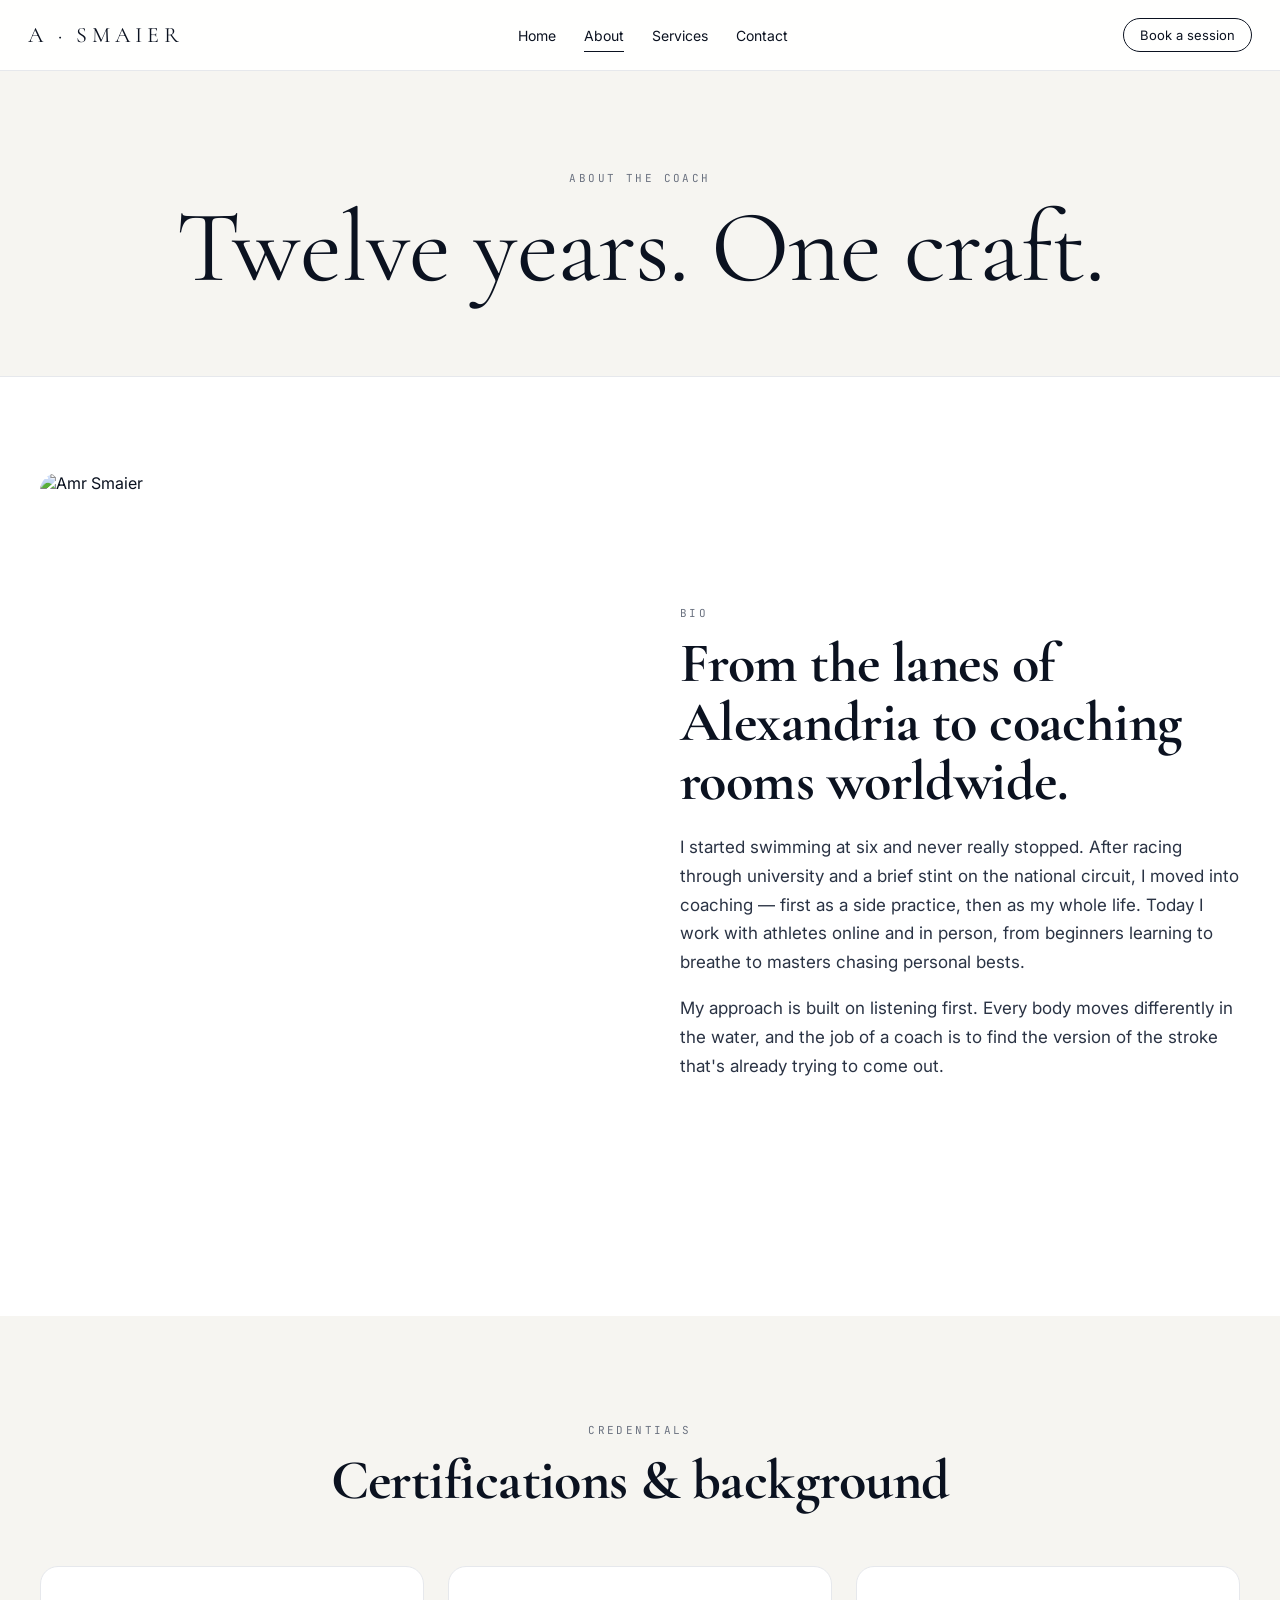
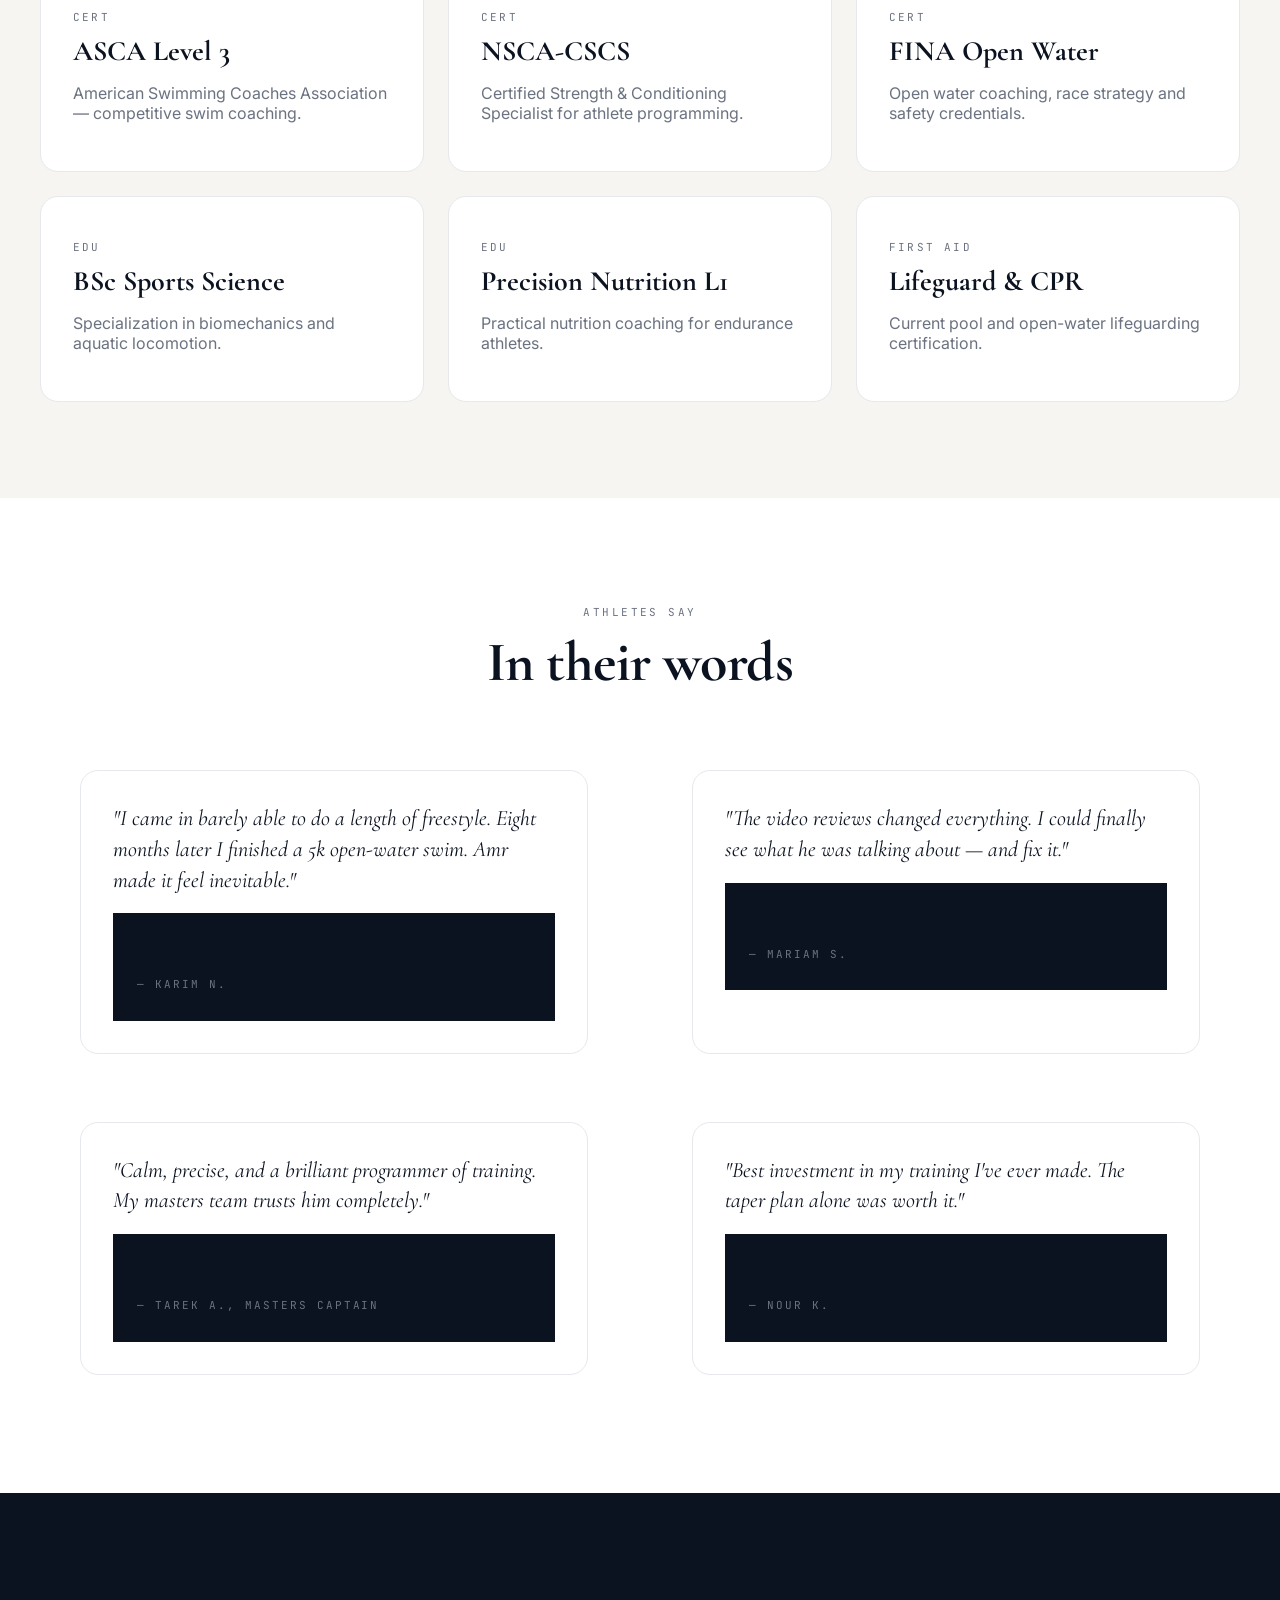
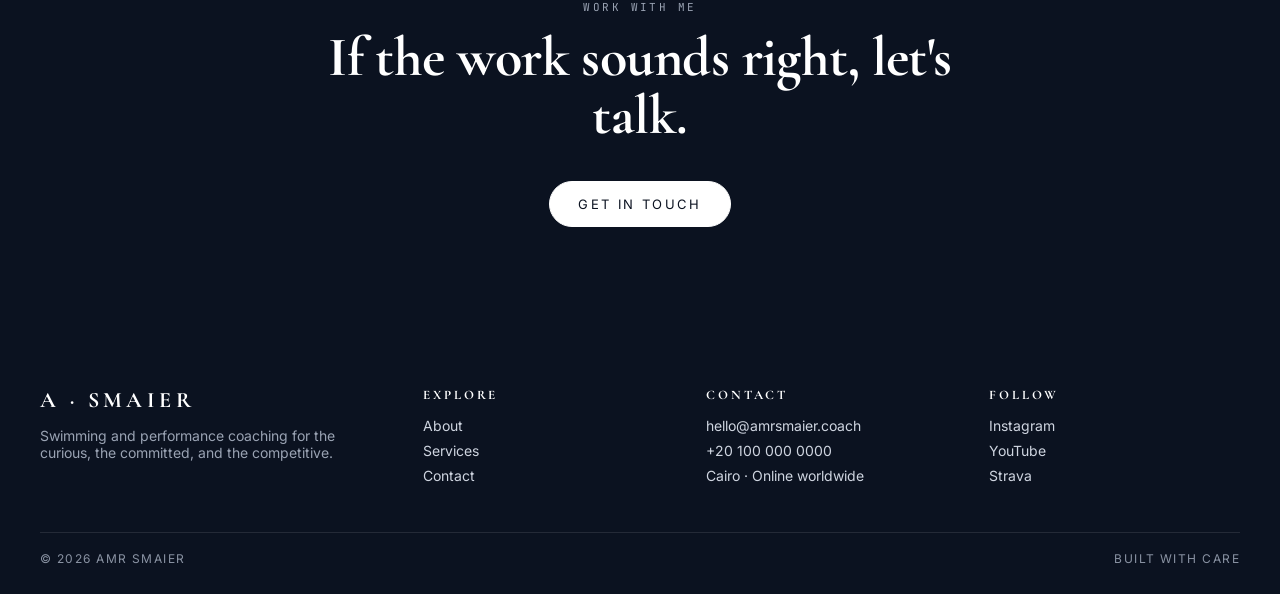
==== about.html @ 6a247cf3 "Initial coach website: 4-page editorial design with hero video support" ====
<!doctype html>
<html lang="en">
<head>
<meta charset="utf-8" />
<meta name="viewport" content="width=device-width,initial-scale=1" />
<title>About — Amr Smaier</title>
<meta name="description" content="Twelve years coaching swimmers and athletes. Certified, calm, and obsessed with the details." />
<link rel="preconnect" href="https://fonts.googleapis.com">
<link rel="preconnect" href="https://fonts.gstatic.com" crossorigin>
<link href="https://fonts.googleapis.com/css2?family=Cormorant+Garamond:wght@400;500&family=Inter:wght@300;400;500;600&family=JetBrains+Mono:wght@400;500&display=swap" rel="stylesheet">
<link rel="stylesheet" href="assets/css/styles.css" />
</head>
<body data-page="about">

<header class="nav solid">
  <a class="brand" href="index.html">A · SMAIER</a>
  <button class="nav-toggle" aria-label="Menu">≡</button>
  <nav class="links">
    <a href="index.html">Home</a>
    <a href="about.html" class="active">About</a>
    <a href="services.html">Services</a>
    <a href="contact.html">Contact</a>
  </nav>
  <a class="cta" href="contact.html">Book a session</a>
</header>

<section class="page-head">
  <p class="eyebrow">About the coach</p>
  <h1 class="serif">Twelve years. One craft.</h1>
</section>

<section style="background:var(--paper)">
  <div class="container split">
    <div class="reveal">
      <img src="https://picsum.photos/seed/coachbio/900/1200" alt="Amr Smaier" style="border-radius:18px;aspect-ratio:3/4;object-fit:cover" />
    </div>
    <div class="reveal">
      <p class="eyebrow">Bio</p>
      <h2 class="display">From the lanes of Alexandria to coaching rooms worldwide.</h2>
      <p class="lede">I started swimming at six and never really stopped. After racing through university and a brief stint on the national circuit, I moved into coaching — first as a side practice, then as my whole life. Today I work with athletes online and in person, from beginners learning to breathe to masters chasing personal bests.</p>
      <p class="lede" style="margin-top:14px">My approach is built on listening first. Every body moves differently in the water, and the job of a coach is to find the version of the stroke that's already trying to come out.</p>
    </div>
  </div>
</section>

<section style="background:var(--bg)">
  <div class="container">
    <div class="center reveal" style="max-width:680px;margin:0 auto 56px">
      <p class="eyebrow">Credentials</p>
      <h2 class="display">Certifications & background</h2>
    </div>
    <div class="grid-3">
      <div class="card reveal">
        <p class="num">CERT</p>
        <h3 class="display">ASCA Level 3</h3>
        <p class="muted">American Swimming Coaches Association — competitive swim coaching.</p>
      </div>
      <div class="card reveal">
        <p class="num">CERT</p>
        <h3 class="display">NSCA-CSCS</h3>
        <p class="muted">Certified Strength & Conditioning Specialist for athlete programming.</p>
      </div>
      <div class="card reveal">
        <p class="num">CERT</p>
        <h3 class="display">FINA Open Water</h3>
        <p class="muted">Open water coaching, race strategy and safety credentials.</p>
      </div>
      <div class="card reveal">
        <p class="num">EDU</p>
        <h3 class="display">BSc Sports Science</h3>
        <p class="muted">Specialization in biomechanics and aquatic locomotion.</p>
      </div>
      <div class="card reveal">
        <p class="num">EDU</p>
        <h3 class="display">Precision Nutrition L1</h3>
        <p class="muted">Practical nutrition coaching for endurance athletes.</p>
      </div>
      <div class="card reveal">
        <p class="num">FIRST AID</p>
        <h3 class="display">Lifeguard & CPR</h3>
        <p class="muted">Current pool and open-water lifeguarding certification.</p>
      </div>
    </div>
  </div>
</section>

<section style="background:var(--paper)">
  <div class="container">
    <div class="center reveal" style="max-width:680px;margin:0 auto 56px">
      <p class="eyebrow">Athletes say</p>
      <h2 class="display">In their words</h2>
    </div>
    <div class="grid-2">
      <blockquote class="card reveal" style="font-family:'Cormorant Garamond',serif;font-size:22px;line-height:1.4;font-style:italic">
        "I came in barely able to do a length of freestyle. Eight months later I finished a 5k open-water swim. Amr made it feel inevitable."
        <footer class="mono" style="margin-top:18px;color:var(--muted);font-style:normal">— Karim N.</footer>
      </blockquote>
      <blockquote class="card reveal" style="font-family:'Cormorant Garamond',serif;font-size:22px;line-height:1.4;font-style:italic">
        "The video reviews changed everything. I could finally see what he was talking about — and fix it."
        <footer class="mono" style="margin-top:18px;color:var(--muted);font-style:normal">— Mariam S.</footer>
      </blockquote>
      <blockquote class="card reveal" style="font-family:'Cormorant Garamond',serif;font-size:22px;line-height:1.4;font-style:italic">
        "Calm, precise, and a brilliant programmer of training. My masters team trusts him completely."
        <footer class="mono" style="margin-top:18px;color:var(--muted);font-style:normal">— Tarek A., Masters Captain</footer>
      </blockquote>
      <blockquote class="card reveal" style="font-family:'Cormorant Garamond',serif;font-size:22px;line-height:1.4;font-style:italic">
        "Best investment in my training I've ever made. The taper plan alone was worth it."
        <footer class="mono" style="margin-top:18px;color:var(--muted);font-style:normal">— Nour K.</footer>
      </blockquote>
    </div>
  </div>
</section>

<section style="background:var(--ink);color:#fff">
  <div class="container center reveal" style="max-width:720px">
    <p class="eyebrow" style="color:#9aa3b3">Work with me</p>
    <h2 class="display" style="color:#fff">If the work sounds right, let's talk.</h2>
    <a class="btn" href="contact.html" style="margin-top:14px">Get in touch</a>
  </div>
</section>

<footer>
  <div class="row">
    <div><h4>A · SMAIER</h4><p style="font-size:14px;max-width:38ch;color:#9aa3b3">Swimming and performance coaching for the curious, the committed, and the competitive.</p></div>
    <div><h4 style="font-size:13px;letter-spacing:.22em">EXPLORE</h4><ul><li><a href="about.html">About</a></li><li><a href="services.html">Services</a></li><li><a href="contact.html">Contact</a></li></ul></div>
    <div><h4 style="font-size:13px;letter-spacing:.22em">CONTACT</h4><ul><li>hello@amrsmaier.coach</li><li>+20 100 000 0000</li><li>Cairo · Online worldwide</li></ul></div>
    <div><h4 style="font-size:13px;letter-spacing:.22em">FOLLOW</h4><ul><li><a href="#">Instagram</a></li><li><a href="#">YouTube</a></li><li><a href="#">Strava</a></li></ul></div>
  </div>
  <div class="legal"><span>© <span id="year"></span> Amr Smaier</span><span>Built with care</span></div>
</footer>

<script src="assets/js/main.js"></script>
</body>
</html>
---- assets/css/styles.css ----
:root{
  --ink:#0b1220;
  --ink-soft:#2a3344;
  --muted:#6b7280;
  --line:#e6e8ec;
  --bg:#f6f5f1;
  --paper:#ffffff;
  --accent:#1f4f7a;
  --accent-2:#7fb1d6;
}

*{box-sizing:border-box}
html,body{margin:0;padding:0}
html{scroll-behavior:smooth}
body{
  font-family:"Inter", ui-sans-serif, system-ui, -apple-system, "Segoe UI", Roboto, sans-serif;
  color:var(--ink);
  background:var(--bg);
  -webkit-font-smoothing:antialiased;
  text-rendering:optimizeLegibility;
}

.serif{font-family:"Cormorant Garamond","Times New Roman",serif;font-weight:400;letter-spacing:-0.01em}
.mono{font-family:"JetBrains Mono", ui-monospace, monospace; font-size:11px; letter-spacing:.18em; text-transform:uppercase}

a{color:inherit;text-decoration:none}
img{max-width:100%;display:block}

/* nav */
.nav{
  position:fixed;top:0;left:0;right:0;z-index:50;
  display:flex;align-items:center;justify-content:space-between;
  padding:18px 28px;
  color:#fff;
  transition:background .35s ease, color .35s ease, border-color .35s ease;
  border-bottom:1px solid transparent;
}
.nav.solid{background:rgba(255,255,255,.92);backdrop-filter:saturate(140%) blur(10px);color:var(--ink);border-bottom-color:var(--line)}
.nav .brand{font-family:"Cormorant Garamond",serif;font-size:22px;letter-spacing:.22em}
.nav .links{display:flex;gap:28px;font-size:14px}
.nav .links a{position:relative;padding:6px 0}
.nav .links a.active::after,
.nav .links a:hover::after{content:"";position:absolute;left:0;right:0;bottom:-2px;height:1px;background:currentColor}
.nav .cta{font-size:13px;border:1px solid currentColor;padding:8px 16px;border-radius:999px;transition:background .2s,color .2s}
.nav .cta:hover{background:currentColor;color:#0b1220}
.nav.solid .cta:hover{color:#fff}

/* hero */
.hero{position:relative;height:100vh;min-height:640px;width:100%;overflow:hidden;color:#fff}
.hero video,.hero .hero-img{position:absolute;inset:0;width:100%;height:100%;object-fit:cover;z-index:0}
.hero::after{content:"";position:absolute;inset:0;background:linear-gradient(180deg, rgba(0,0,0,.25) 0%, rgba(0,0,0,.05) 35%, rgba(0,0,0,.55) 100%);z-index:1}
.hero .hero-inner{position:relative;z-index:2;height:100%;display:flex;flex-direction:column;justify-content:flex-end;align-items:center;padding:0 24px 64px;text-align:center}
.hero h1{font-size:clamp(40px,7vw,96px);line-height:1;margin:0 0 14px}
.hero p{margin:0 0 28px;opacity:.92;font-size:14px;letter-spacing:.18em;text-transform:uppercase}
.hero .scroll-hint{position:absolute;bottom:18px;left:50%;transform:translateX(-50%);z-index:3;font-size:11px;letter-spacing:.25em;text-transform:uppercase;opacity:.85}

.btn{
  display:inline-block;padding:14px 28px;border-radius:999px;
  background:#fff;color:var(--ink);font-size:13px;letter-spacing:.18em;text-transform:uppercase;
  transition:transform .2s, background .2s, color .2s;
  border:1px solid #fff;
}
.btn:hover{transform:translateY(-1px)}
.btn.ghost{background:transparent;color:#fff}
.btn.ghost:hover{background:#fff;color:var(--ink)}
.btn.ink{background:var(--ink);color:#fff;border-color:var(--ink)}
.btn.ink:hover{background:var(--accent)}

/* page header (non-home) */
.page-head{
  padding:160px 24px 80px; text-align:center; background:var(--bg);
  border-bottom:1px solid var(--line);
}
.page-head .eyebrow{color:var(--muted)}
.page-head h1{font-size:clamp(48px,8vw,110px);line-height:.95;margin:14px 0 0}

/* sections */
section{padding:96px 24px}
.container{max-width:1200px;margin:0 auto}
.eyebrow{font-family:"JetBrains Mono",monospace;font-size:11px;letter-spacing:.22em;text-transform:uppercase;color:var(--muted)}

.split{display:grid;grid-template-columns:1fr 1fr;gap:80px;align-items:center}
.split.reverse > :first-child{order:2}
@media (max-width:880px){.split{grid-template-columns:1fr;gap:40px}.split.reverse > :first-child{order:0}}

h2.display{font-family:"Cormorant Garamond",serif;font-size:clamp(32px,4.4vw,56px);line-height:1.05;margin:14px 0 22px;letter-spacing:-0.01em}
h3.display{font-family:"Cormorant Garamond",serif;font-size:28px;line-height:1.15;margin:0 0 8px}
.lede{font-size:17px;line-height:1.7;color:var(--ink-soft);max-width:56ch}

/* cards / grid */
.grid-3{display:grid;grid-template-columns:repeat(3,1fr);gap:24px}
.grid-2{display:grid;grid-template-columns:repeat(2,1fr);gap:24px}
@media(max-width:880px){.grid-3,.grid-2{grid-template-columns:1fr}}

.card{
  background:var(--paper);border:1px solid var(--line);border-radius:18px;
  padding:32px;transition:transform .35s ease, box-shadow .35s ease;
}
.card:hover{transform:translateY(-4px);box-shadow:0 18px 40px -22px rgba(11,18,32,.18)}
.card .num{font-family:"JetBrains Mono",monospace;font-size:11px;color:var(--muted);letter-spacing:.2em}
.card ul{padding:0;margin:18px 0 0;list-style:none}
.card li{padding:10px 0;border-top:1px solid var(--line);font-size:14px;color:var(--ink-soft);display:flex;justify-content:space-between;gap:12px}
.card li:first-child{border-top:0}

.tier{position:relative;display:flex;flex-direction:column}
.tier .price{font-family:"Cormorant Garamond",serif;font-size:48px;line-height:1;margin:8px 0 0}
.tier .price small{font-family:"Inter",sans-serif;font-size:13px;color:var(--muted);letter-spacing:.12em;text-transform:uppercase;margin-left:6px}
.tier.featured{background:var(--ink);color:#fff;border-color:var(--ink)}
.tier.featured .num,.tier.featured li,.tier.featured .price small{color:rgba(255,255,255,.7)}
.tier.featured li{border-color:rgba(255,255,255,.15)}
.tier .btn{margin-top:auto;align-self:flex-start}

/* stats */
.stats{display:grid;grid-template-columns:repeat(4,1fr);gap:0;border-top:1px solid var(--line);border-bottom:1px solid var(--line)}
.stats > div{padding:36px 24px;border-left:1px solid var(--line)}
.stats > div:first-child{border-left:0}
.stats .n{font-family:"Cormorant Garamond",serif;font-size:56px;line-height:1}
.stats .l{font-size:12px;letter-spacing:.18em;text-transform:uppercase;color:var(--muted);margin-top:6px}
@media(max-width:880px){.stats{grid-template-columns:repeat(2,1fr)}.stats > div:nth-child(odd){border-left:0}.stats > div:nth-child(n+3){border-top:1px solid var(--line)}}

/* testimonial */
.quote{font-family:"Cormorant Garamond",serif;font-size:clamp(26px,3.2vw,40px);line-height:1.25;font-style:italic;max-width:24ch;margin:0 auto;text-align:center}

/* contact */
.form{display:grid;grid-template-columns:1fr 1fr;gap:18px}
.form .full{grid-column:1/-1}
.field{display:flex;flex-direction:column}
.field label{font-size:11px;letter-spacing:.2em;text-transform:uppercase;color:var(--muted);margin-bottom:8px}
.field input,.field textarea,.field select{
  background:transparent;border:0;border-bottom:1px solid var(--line);
  padding:10px 0;font:inherit;color:var(--ink);outline:none;border-radius:0;
  transition:border-color .2s;
}
.field input:focus,.field textarea:focus,.field select:focus{border-color:var(--ink)}
.field textarea{resize:vertical;min-height:120px}
@media(max-width:680px){.form{grid-template-columns:1fr}}

/* footer */
footer{padding:64px 24px 28px;background:var(--ink);color:#cfd5e0}
footer a:hover{color:#fff}
footer .row{display:grid;grid-template-columns:1.4fr 1fr 1fr 1fr;gap:32px;max-width:1200px;margin:0 auto}
footer h4{font-family:"Cormorant Garamond",serif;font-size:22px;color:#fff;margin:0 0 14px;letter-spacing:.2em}
footer ul{list-style:none;padding:0;margin:0;display:flex;flex-direction:column;gap:8px;font-size:14px}
footer .legal{max-width:1200px;margin:48px auto 0;padding-top:18px;border-top:1px solid rgba(255,255,255,.1);display:flex;justify-content:space-between;font-size:12px;color:#8a93a3;letter-spacing:.12em;text-transform:uppercase}
@media(max-width:880px){footer .row{grid-template-columns:1fr 1fr}footer .legal{flex-direction:column;gap:8px}}

/* reveal */
.reveal{opacity:0;transform:translateY(14px);transition:opacity .8s ease, transform .8s ease}
.reveal.in{opacity:1;transform:none}

/* utility */
.center{text-align:center}
.muted{color:var(--muted)}
.divider{height:1px;background:var(--line);margin:56px 0}
.tag{display:inline-block;padding:6px 12px;border:1px solid var(--line);border-radius:999px;font-size:12px;color:var(--ink-soft);background:#fff}

/* mobile nav */
.nav-toggle{display:none;background:none;border:0;color:inherit;font-size:22px;cursor:pointer}
@media(max-width:880px){
  .nav .links{display:none;position:absolute;top:100%;left:0;right:0;background:#fff;color:var(--ink);flex-direction:column;padding:18px 24px;gap:14px;border-bottom:1px solid var(--line)}
  .nav .links.open{display:flex}
  .nav-toggle{display:block}
  .nav .cta{display:none}
}
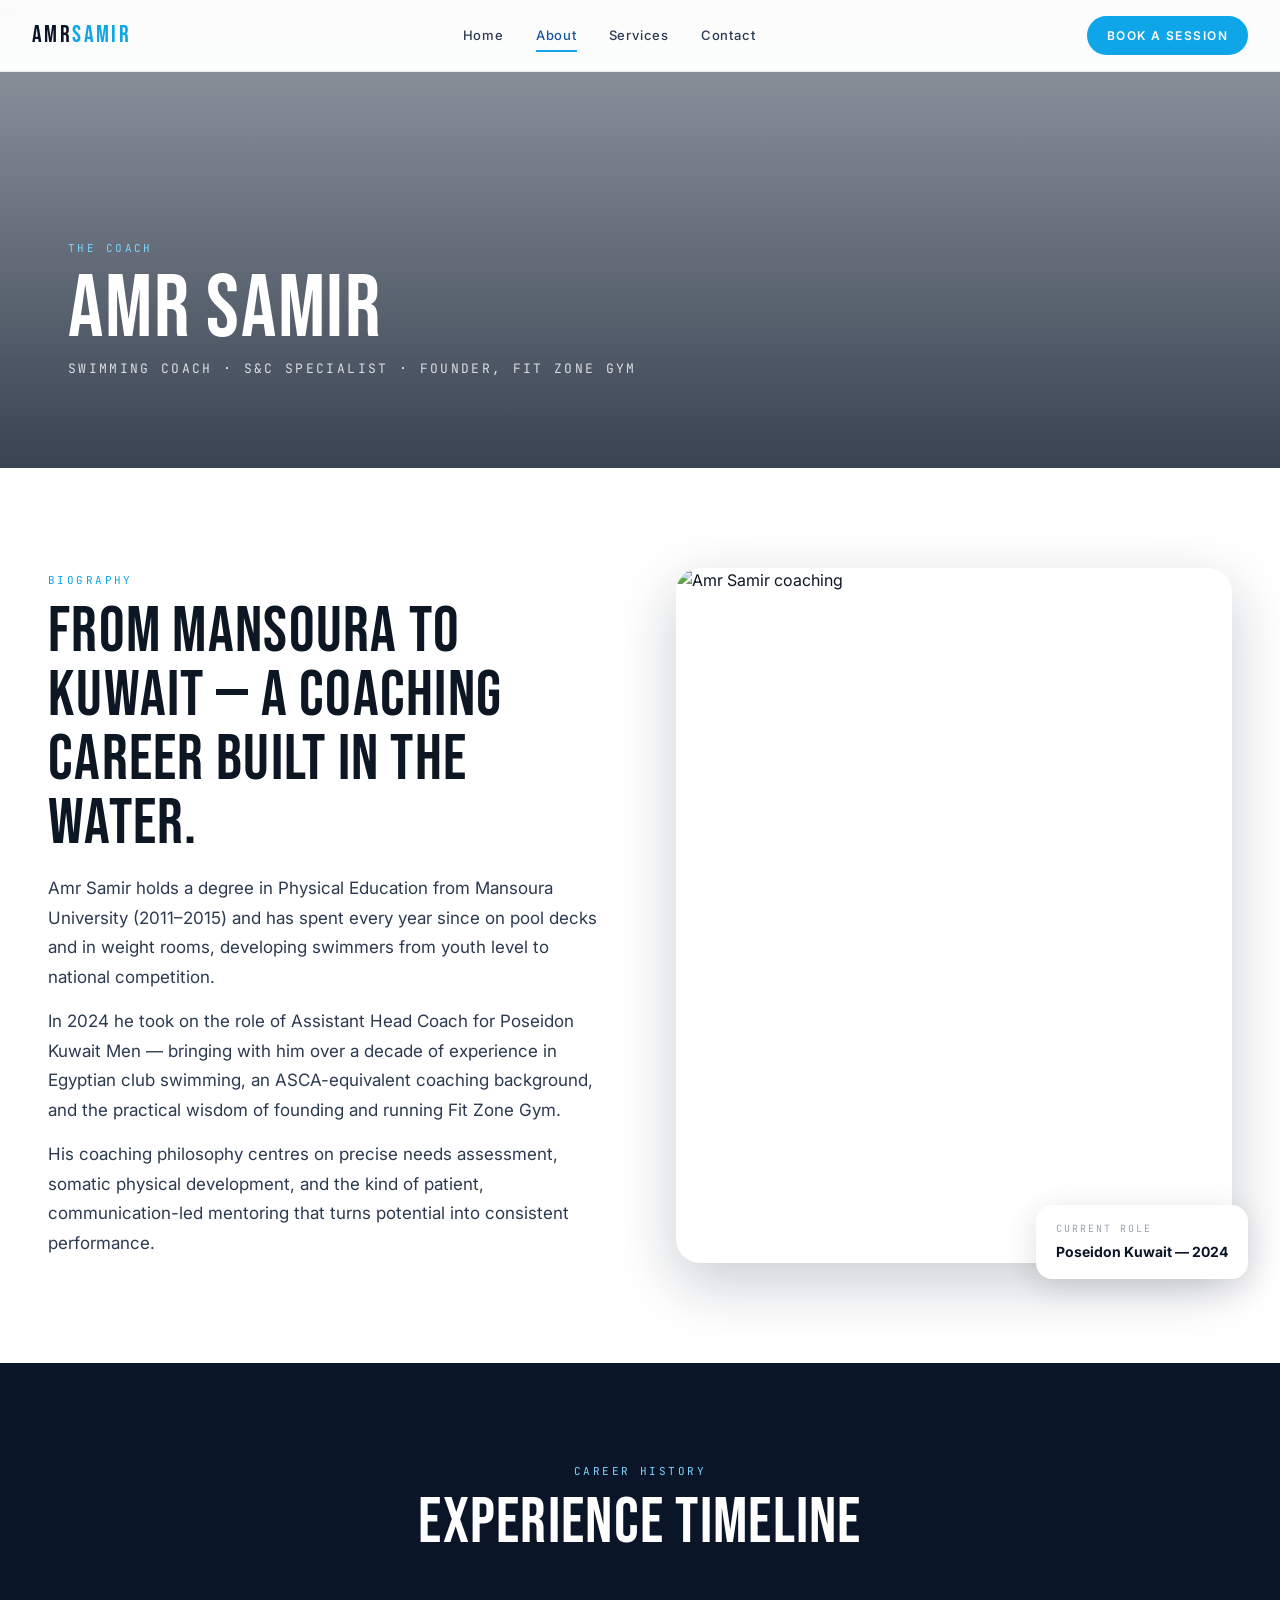
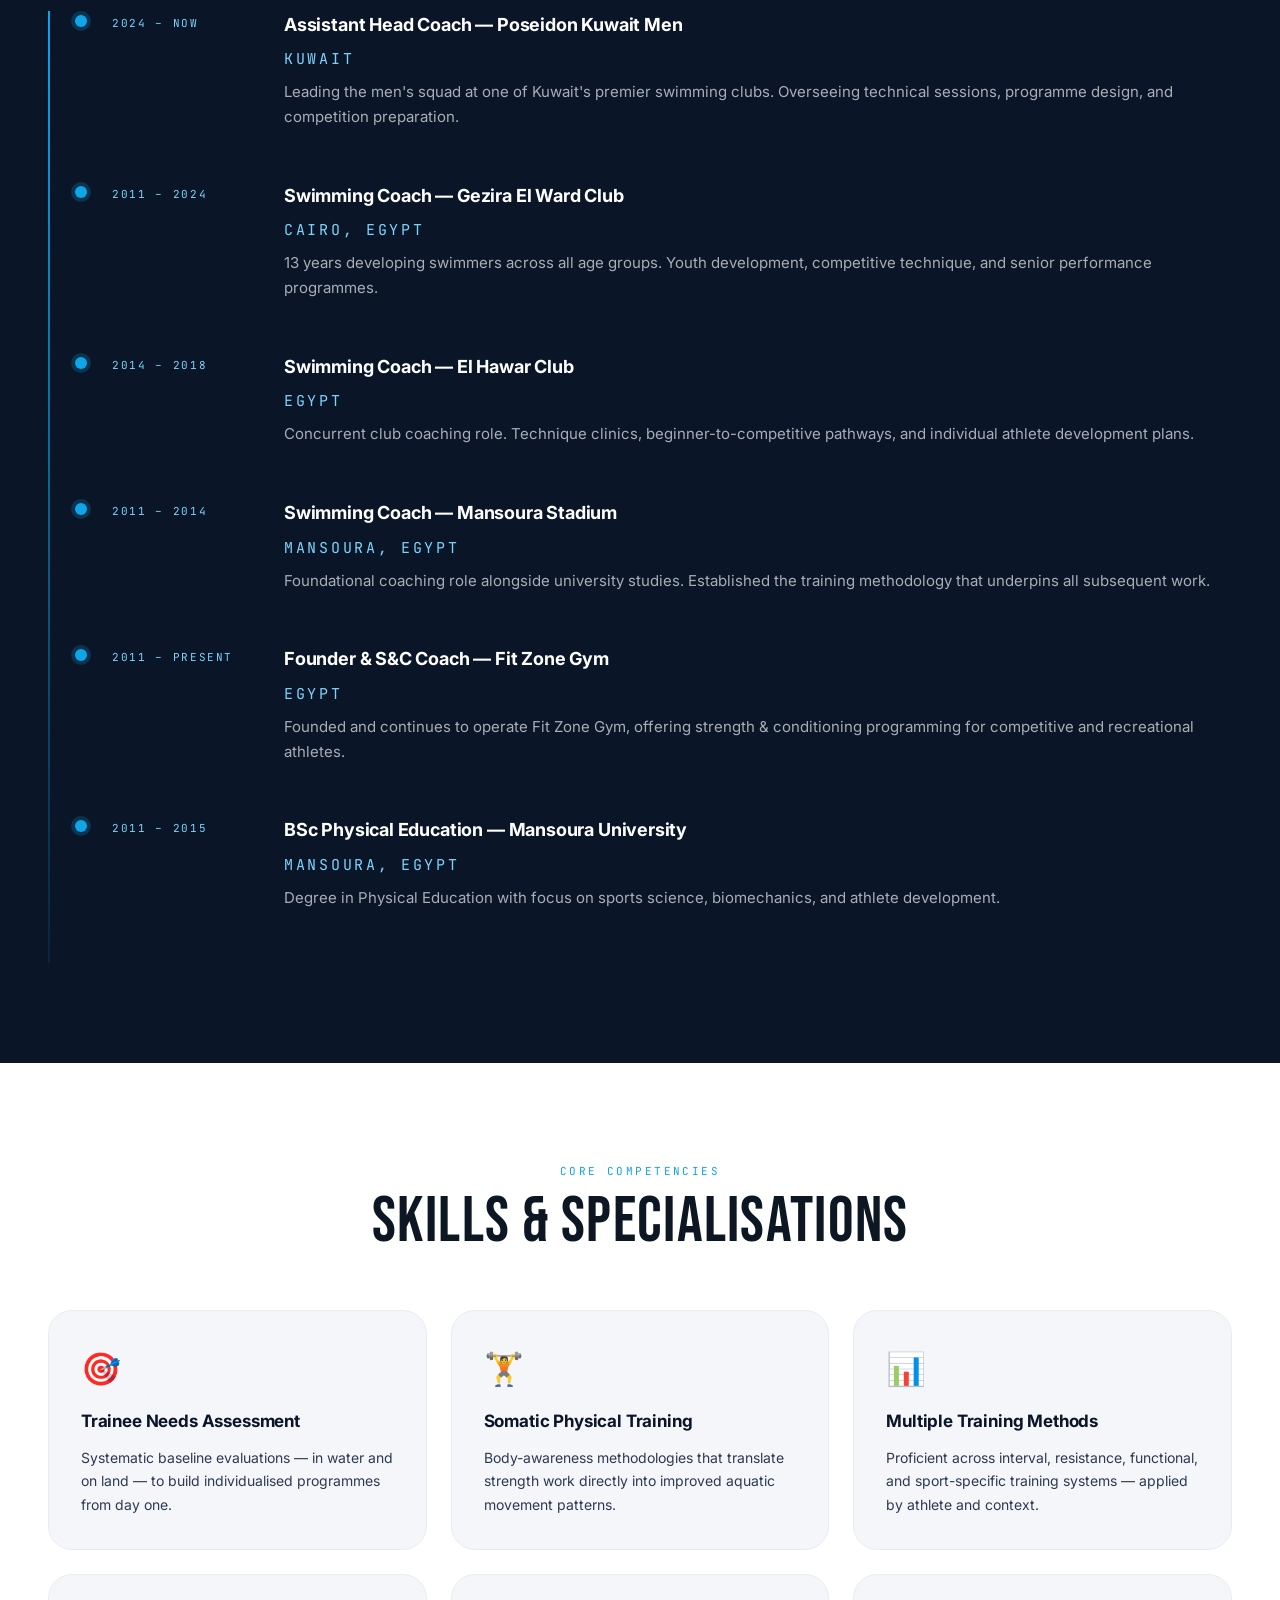
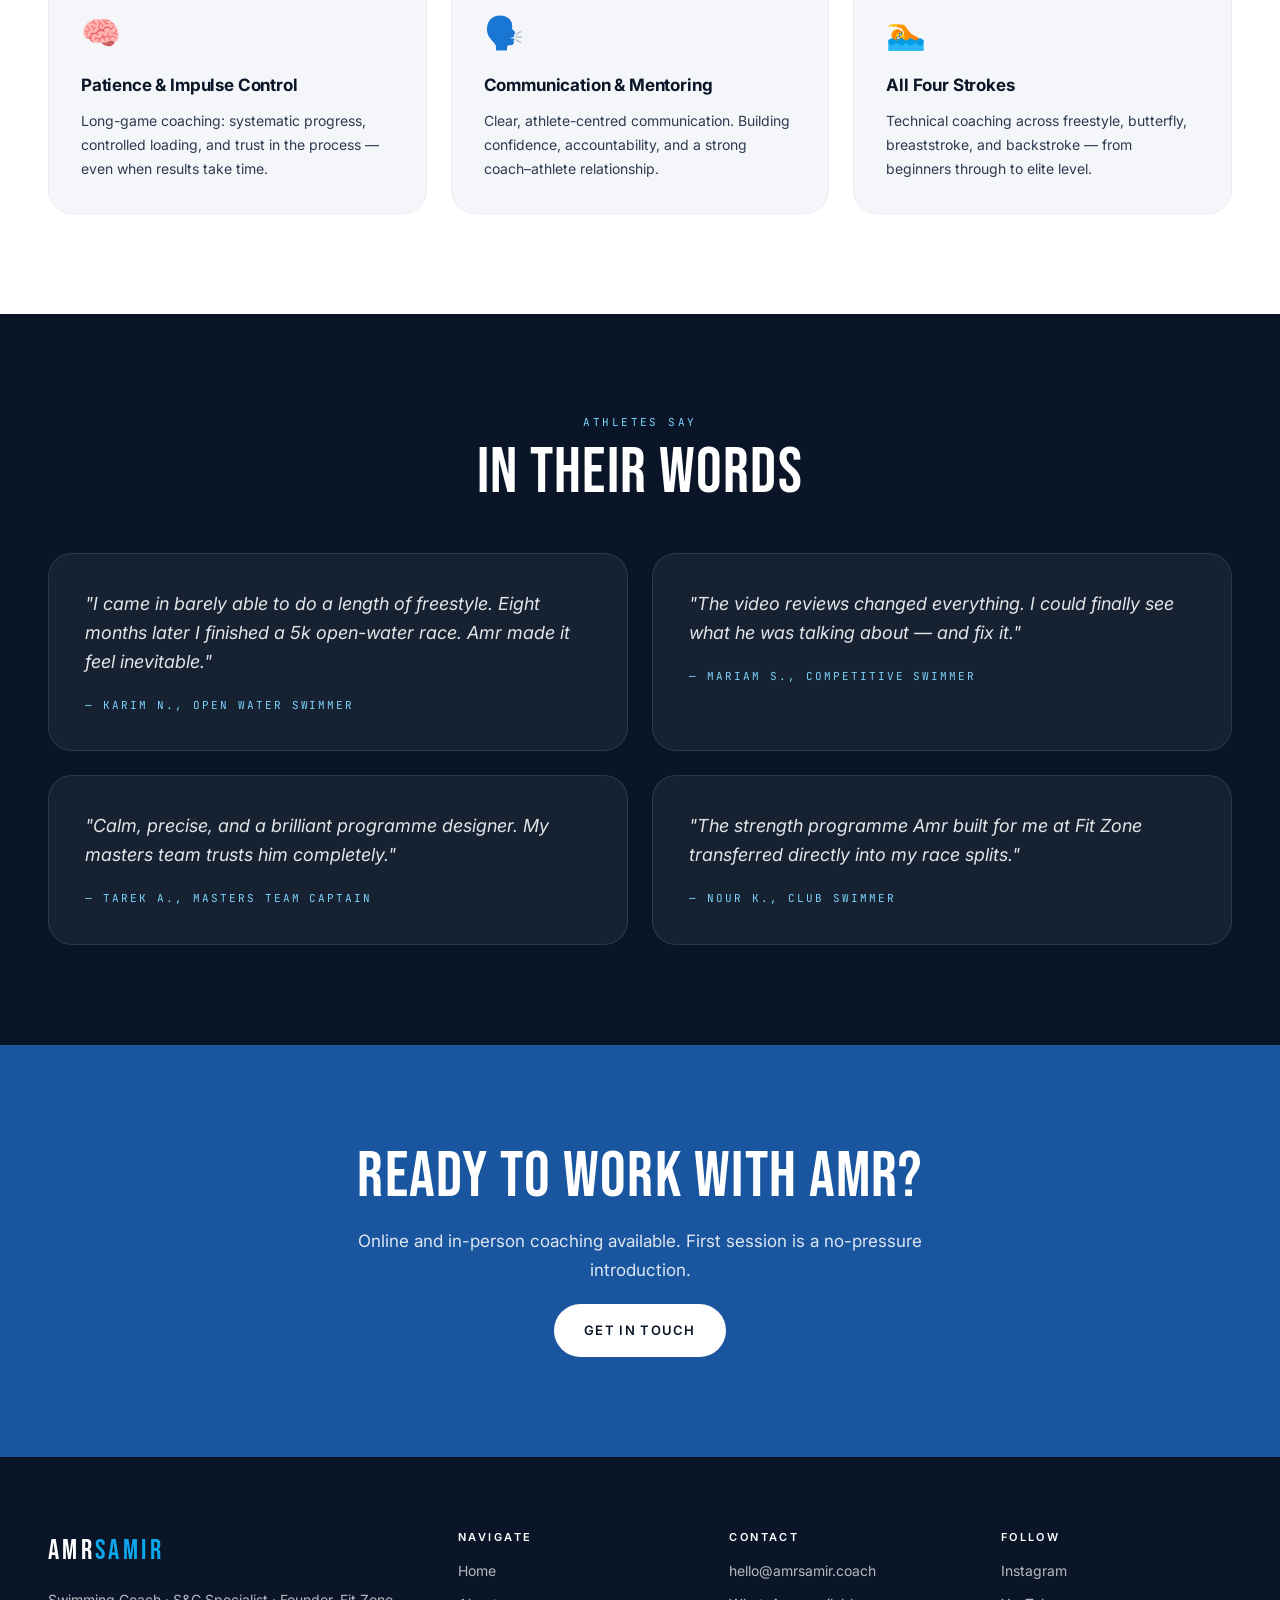
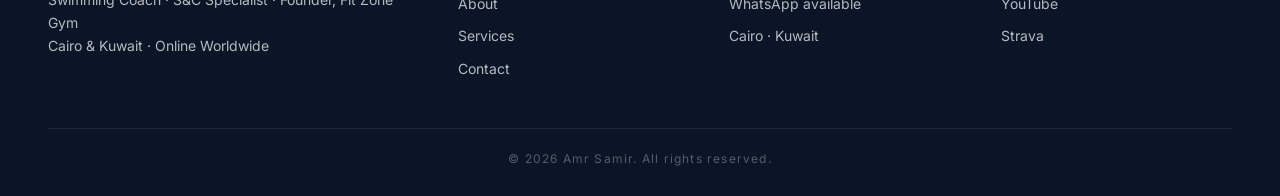
==== commit 66802aaf: "Redesign website: athletic theme, CV data, public/ media structure - Bebas Neue display font + Inter" ====
--- a/about.html
+++ b/about.html
@@ -3,132 +3,221 @@
 <head>
 <meta charset="utf-8" />
 <meta name="viewport" content="width=device-width,initial-scale=1" />
-<title>About — Amr Smaier</title>
-<meta name="description" content="Twelve years coaching swimmers and athletes. Certified, calm, and obsessed with the details." />
+<title>About — Amr Samir</title>
+<meta name="description" content="Amr Samir — Swimming Coach, Strength & Conditioning Specialist, and Founder of Fit Zone Gym. 12+ years at elite clubs across Egypt and Kuwait." />
 <link rel="preconnect" href="https://fonts.googleapis.com">
 <link rel="preconnect" href="https://fonts.gstatic.com" crossorigin>
-<link href="https://fonts.googleapis.com/css2?family=Cormorant+Garamond:wght@400;500&family=Inter:wght@300;400;500;600&family=JetBrains+Mono:wght@400;500&display=swap" rel="stylesheet">
+<link href="https://fonts.googleapis.com/css2?family=Bebas+Neue&family=Inter:wght@300;400;500;600;700&family=JetBrains+Mono:wght@400;500&display=swap" rel="stylesheet">
 <link rel="stylesheet" href="assets/css/styles.css" />
 </head>
 <body data-page="about">
 
 <header class="nav solid">
-  <a class="brand" href="index.html">A · SMAIER</a>
-  <button class="nav-toggle" aria-label="Menu">≡</button>
-  <nav class="links">
+  <a class="brand" href="index.html">AMR<span>SAMIR</span></a>
+  <button class="nav-toggle" aria-label="Menu" id="nav-toggle">
+    <span></span><span></span><span></span>
+  </button>
+  <nav class="links" id="nav-links">
     <a href="index.html">Home</a>
     <a href="about.html" class="active">About</a>
     <a href="services.html">Services</a>
     <a href="contact.html">Contact</a>
   </nav>
-  <a class="cta" href="contact.html">Book a session</a>
+  <a class="cta" href="contact.html">Book a Session</a>
 </header>
 
-<section class="page-head">
-  <p class="eyebrow">About the coach</p>
-  <h1 class="serif">Twelve years. One craft.</h1>
-</section>
-
-<section style="background:var(--paper)">
+<!-- PAGE HERO -->
+<section class="page-hero">
+  <img src="public/images/about.jpg" alt="Coach Amr Samir" class="page-hero-img" />
+  <div class="page-hero-overlay"></div>
+  <div class="page-hero-content">
+    <p class="eyebrow" style="color:var(--accent-light)">The Coach</p>
+    <h1>Amr Samir</h1>
+    <p class="hero-sub">Swimming Coach · S&C Specialist · Founder, Fit Zone Gym</p>
+  </div>
+</section>
+
+<!-- BIO -->
+<section class="section-light">
   <div class="container split">
-    <div class="reveal">
-      <img src="https://picsum.photos/seed/coachbio/900/1200" alt="Amr Smaier" style="border-radius:18px;aspect-ratio:3/4;object-fit:cover" />
-    </div>
-    <div class="reveal">
-      <p class="eyebrow">Bio</p>
-      <h2 class="display">From the lanes of Alexandria to coaching rooms worldwide.</h2>
-      <p class="lede">I started swimming at six and never really stopped. After racing through university and a brief stint on the national circuit, I moved into coaching — first as a side practice, then as my whole life. Today I work with athletes online and in person, from beginners learning to breathe to masters chasing personal bests.</p>
-      <p class="lede" style="margin-top:14px">My approach is built on listening first. Every body moves differently in the water, and the job of a coach is to find the version of the stroke that's already trying to come out.</p>
-    </div>
-  </div>
-</section>
-
-<section style="background:var(--bg)">
-  <div class="container">
-    <div class="center reveal" style="max-width:680px;margin:0 auto 56px">
-      <p class="eyebrow">Credentials</p>
-      <h2 class="display">Certifications & background</h2>
-    </div>
-    <div class="grid-3">
-      <div class="card reveal">
-        <p class="num">CERT</p>
-        <h3 class="display">ASCA Level 3</h3>
-        <p class="muted">American Swimming Coaches Association — competitive swim coaching.</p>
-      </div>
-      <div class="card reveal">
-        <p class="num">CERT</p>
-        <h3 class="display">NSCA-CSCS</h3>
-        <p class="muted">Certified Strength & Conditioning Specialist for athlete programming.</p>
-      </div>
-      <div class="card reveal">
-        <p class="num">CERT</p>
-        <h3 class="display">FINA Open Water</h3>
-        <p class="muted">Open water coaching, race strategy and safety credentials.</p>
-      </div>
-      <div class="card reveal">
-        <p class="num">EDU</p>
-        <h3 class="display">BSc Sports Science</h3>
-        <p class="muted">Specialization in biomechanics and aquatic locomotion.</p>
-      </div>
-      <div class="card reveal">
-        <p class="num">EDU</p>
-        <h3 class="display">Precision Nutrition L1</h3>
-        <p class="muted">Practical nutrition coaching for endurance athletes.</p>
-      </div>
-      <div class="card reveal">
-        <p class="num">FIRST AID</p>
-        <h3 class="display">Lifeguard & CPR</h3>
-        <p class="muted">Current pool and open-water lifeguarding certification.</p>
-      </div>
-    </div>
-  </div>
-</section>
-
-<section style="background:var(--paper)">
-  <div class="container">
-    <div class="center reveal" style="max-width:680px;margin:0 auto 56px">
-      <p class="eyebrow">Athletes say</p>
-      <h2 class="display">In their words</h2>
+    <div class="split-text reveal">
+      <p class="eyebrow">Biography</p>
+      <h2>From Mansoura to Kuwait — A Coaching Career Built in the Water.</h2>
+      <p class="lede">Amr Samir holds a degree in Physical Education from Mansoura University (2011–2015) and has spent every year since on pool decks and in weight rooms, developing swimmers from youth level to national competition.</p>
+      <p class="lede" style="margin-top:14px">In 2024 he took on the role of Assistant Head Coach for Poseidon Kuwait Men — bringing with him over a decade of experience in Egyptian club swimming, an ASCA-equivalent coaching background, and the practical wisdom of founding and running Fit Zone Gym.</p>
+      <p class="lede" style="margin-top:14px">His coaching philosophy centres on precise needs assessment, somatic physical development, and the kind of patient, communication-led mentoring that turns potential into consistent performance.</p>
+    </div>
+    <div class="split-img reveal" style="animation-delay:.15s">
+      <img src="public/images/about.jpg" alt="Amr Samir coaching" class="img-rounded" />
+      <div class="img-badge">
+        <span class="mono">Current Role</span>
+        <strong>Poseidon Kuwait — 2024</strong>
+      </div>
+    </div>
+  </div>
+</section>
+
+<!-- TIMELINE -->
+<section class="section-dark">
+  <div class="container">
+    <div class="section-header center reveal">
+      <p class="eyebrow">Career History</p>
+      <h2>Experience Timeline</h2>
+    </div>
+    <div class="timeline">
+      <div class="timeline-item reveal">
+        <div class="timeline-year">2024 – Now</div>
+        <div class="timeline-content">
+          <h3>Assistant Head Coach — Poseidon Kuwait Men</h3>
+          <p class="mono location">Kuwait</p>
+          <p>Leading the men's squad at one of Kuwait's premier swimming clubs. Overseeing technical sessions, programme design, and competition preparation.</p>
+        </div>
+      </div>
+      <div class="timeline-item reveal">
+        <div class="timeline-year">2011 – 2024</div>
+        <div class="timeline-content">
+          <h3>Swimming Coach — Gezira El Ward Club</h3>
+          <p class="mono location">Cairo, Egypt</p>
+          <p>13 years developing swimmers across all age groups. Youth development, competitive technique, and senior performance programmes.</p>
+        </div>
+      </div>
+      <div class="timeline-item reveal">
+        <div class="timeline-year">2014 – 2018</div>
+        <div class="timeline-content">
+          <h3>Swimming Coach — El Hawar Club</h3>
+          <p class="mono location">Egypt</p>
+          <p>Concurrent club coaching role. Technique clinics, beginner-to-competitive pathways, and individual athlete development plans.</p>
+        </div>
+      </div>
+      <div class="timeline-item reveal">
+        <div class="timeline-year">2011 – 2014</div>
+        <div class="timeline-content">
+          <h3>Swimming Coach — Mansoura Stadium</h3>
+          <p class="mono location">Mansoura, Egypt</p>
+          <p>Foundational coaching role alongside university studies. Established the training methodology that underpins all subsequent work.</p>
+        </div>
+      </div>
+      <div class="timeline-item reveal">
+        <div class="timeline-year">2011 – Present</div>
+        <div class="timeline-content">
+          <h3>Founder & S&C Coach — Fit Zone Gym</h3>
+          <p class="mono location">Egypt</p>
+          <p>Founded and continues to operate Fit Zone Gym, offering strength & conditioning programming for competitive and recreational athletes.</p>
+        </div>
+      </div>
+      <div class="timeline-item reveal">
+        <div class="timeline-year">2011 – 2015</div>
+        <div class="timeline-content">
+          <h3>BSc Physical Education — Mansoura University</h3>
+          <p class="mono location">Mansoura, Egypt</p>
+          <p>Degree in Physical Education with focus on sports science, biomechanics, and athlete development.</p>
+        </div>
+      </div>
+    </div>
+  </div>
+</section>
+
+<!-- SKILLS -->
+<section class="section-light">
+  <div class="container">
+    <div class="section-header center reveal">
+      <p class="eyebrow">Core Competencies</p>
+      <h2>Skills & Specialisations</h2>
+    </div>
+    <div class="skills-grid">
+      <div class="skill-card reveal">
+        <div class="skill-icon">🎯</div>
+        <h3>Trainee Needs Assessment</h3>
+        <p>Systematic baseline evaluations — in water and on land — to build individualised programmes from day one.</p>
+      </div>
+      <div class="skill-card reveal">
+        <div class="skill-icon">🏋️</div>
+        <h3>Somatic Physical Training</h3>
+        <p>Body-awareness methodologies that translate strength work directly into improved aquatic movement patterns.</p>
+      </div>
+      <div class="skill-card reveal">
+        <div class="skill-icon">📊</div>
+        <h3>Multiple Training Methods</h3>
+        <p>Proficient across interval, resistance, functional, and sport-specific training systems — applied by athlete and context.</p>
+      </div>
+      <div class="skill-card reveal">
+        <div class="skill-icon">🧠</div>
+        <h3>Patience & Impulse Control</h3>
+        <p>Long-game coaching: systematic progress, controlled loading, and trust in the process — even when results take time.</p>
+      </div>
+      <div class="skill-card reveal">
+        <div class="skill-icon">🗣️</div>
+        <h3>Communication & Mentoring</h3>
+        <p>Clear, athlete-centred communication. Building confidence, accountability, and a strong coach–athlete relationship.</p>
+      </div>
+      <div class="skill-card reveal">
+        <div class="skill-icon">🏊</div>
+        <h3>All Four Strokes</h3>
+        <p>Technical coaching across freestyle, butterfly, breaststroke, and backstroke — from beginners through to elite level.</p>
+      </div>
+    </div>
+  </div>
+</section>
+
+<!-- TESTIMONIALS -->
+<section class="section-dark">
+  <div class="container">
+    <div class="section-header center reveal">
+      <p class="eyebrow">Athletes Say</p>
+      <h2>In Their Words</h2>
     </div>
     <div class="grid-2">
-      <blockquote class="card reveal" style="font-family:'Cormorant Garamond',serif;font-size:22px;line-height:1.4;font-style:italic">
-        "I came in barely able to do a length of freestyle. Eight months later I finished a 5k open-water swim. Amr made it feel inevitable."
-        <footer class="mono" style="margin-top:18px;color:var(--muted);font-style:normal">— Karim N.</footer>
-      </blockquote>
-      <blockquote class="card reveal" style="font-family:'Cormorant Garamond',serif;font-size:22px;line-height:1.4;font-style:italic">
+      <blockquote class="testimonial reveal">
+        "I came in barely able to do a length of freestyle. Eight months later I finished a 5k open-water race. Amr made it feel inevitable."
+        <cite class="mono">— Karim N., Open Water Swimmer</cite>
+      </blockquote>
+      <blockquote class="testimonial reveal">
         "The video reviews changed everything. I could finally see what he was talking about — and fix it."
-        <footer class="mono" style="margin-top:18px;color:var(--muted);font-style:normal">— Mariam S.</footer>
-      </blockquote>
-      <blockquote class="card reveal" style="font-family:'Cormorant Garamond',serif;font-size:22px;line-height:1.4;font-style:italic">
-        "Calm, precise, and a brilliant programmer of training. My masters team trusts him completely."
-        <footer class="mono" style="margin-top:18px;color:var(--muted);font-style:normal">— Tarek A., Masters Captain</footer>
-      </blockquote>
-      <blockquote class="card reveal" style="font-family:'Cormorant Garamond',serif;font-size:22px;line-height:1.4;font-style:italic">
-        "Best investment in my training I've ever made. The taper plan alone was worth it."
-        <footer class="mono" style="margin-top:18px;color:var(--muted);font-style:normal">— Nour K.</footer>
-      </blockquote>
-    </div>
-  </div>
-</section>
-
-<section style="background:var(--ink);color:#fff">
-  <div class="container center reveal" style="max-width:720px">
-    <p class="eyebrow" style="color:#9aa3b3">Work with me</p>
-    <h2 class="display" style="color:#fff">If the work sounds right, let's talk.</h2>
-    <a class="btn" href="contact.html" style="margin-top:14px">Get in touch</a>
+        <cite class="mono">— Mariam S., Competitive Swimmer</cite>
+      </blockquote>
+      <blockquote class="testimonial reveal">
+        "Calm, precise, and a brilliant programme designer. My masters team trusts him completely."
+        <cite class="mono">— Tarek A., Masters Team Captain</cite>
+      </blockquote>
+      <blockquote class="testimonial reveal">
+        "The strength programme Amr built for me at Fit Zone transferred directly into my race splits."
+        <cite class="mono">— Nour K., Club Swimmer</cite>
+      </blockquote>
+    </div>
+  </div>
+</section>
+
+<section class="section-accent">
+  <div class="container center reveal">
+    <h2>Ready to work with Amr?</h2>
+    <p class="lede center-lede">Online and in-person coaching available. First session is a no-pressure introduction.</p>
+    <a href="contact.html" class="btn btn-light mt-18">Get in Touch</a>
   </div>
 </section>
 
 <footer>
-  <div class="row">
-    <div><h4>A · SMAIER</h4><p style="font-size:14px;max-width:38ch;color:#9aa3b3">Swimming and performance coaching for the curious, the committed, and the competitive.</p></div>
-    <div><h4 style="font-size:13px;letter-spacing:.22em">EXPLORE</h4><ul><li><a href="about.html">About</a></li><li><a href="services.html">Services</a></li><li><a href="contact.html">Contact</a></li></ul></div>
-    <div><h4 style="font-size:13px;letter-spacing:.22em">CONTACT</h4><ul><li>hello@amrsmaier.coach</li><li>+20 100 000 0000</li><li>Cairo · Online worldwide</li></ul></div>
-    <div><h4 style="font-size:13px;letter-spacing:.22em">FOLLOW</h4><ul><li><a href="#">Instagram</a></li><li><a href="#">YouTube</a></li><li><a href="#">Strava</a></li></ul></div>
-  </div>
-  <div class="legal"><span>© <span id="year"></span> Amr Smaier</span><span>Built with care</span></div>
+  <div class="container">
+    <div class="footer-grid">
+      <div class="footer-brand">
+        <div class="brand-wordmark">AMR<span>SAMIR</span></div>
+        <p>Swimming Coach · S&C Specialist · Founder, Fit Zone Gym<br/>Cairo & Kuwait · Online Worldwide</p>
+      </div>
+      <div>
+        <h4>Navigate</h4>
+        <ul><li><a href="index.html">Home</a></li><li><a href="about.html">About</a></li><li><a href="services.html">Services</a></li><li><a href="contact.html">Contact</a></li></ul>
+      </div>
+      <div>
+        <h4>Contact</h4>
+        <ul><li>hello@amrsamir.coach</li><li>WhatsApp available</li><li>Cairo · Kuwait</li></ul>
+      </div>
+      <div>
+        <h4>Follow</h4>
+        <ul><li><a href="#">Instagram</a></li><li><a href="#">YouTube</a></li><li><a href="#">Strava</a></li></ul>
+      </div>
+    </div>
+    <div class="footer-legal"><span>© <span id="year"></span> Amr Samir. All rights reserved.</span></div>
+  </div>
 </footer>
-
 <script src="assets/js/main.js"></script>
 </body>
 </html>
--- a/assets/css/styles.css
+++ b/assets/css/styles.css
@@ -1,164 +1,905 @@
-:root{
-  --ink:#0b1220;
-  --ink-soft:#2a3344;
-  --muted:#6b7280;
-  --line:#e6e8ec;
-  --bg:#f6f5f1;
-  --paper:#ffffff;
-  --accent:#1f4f7a;
-  --accent-2:#7fb1d6;
-}
-
-*{box-sizing:border-box}
-html,body{margin:0;padding:0}
-html{scroll-behavior:smooth}
-body{
-  font-family:"Inter", ui-sans-serif, system-ui, -apple-system, "Segoe UI", Roboto, sans-serif;
-  color:var(--ink);
-  background:var(--bg);
-  -webkit-font-smoothing:antialiased;
-  text-rendering:optimizeLegibility;
-}
-
-.serif{font-family:"Cormorant Garamond","Times New Roman",serif;font-weight:400;letter-spacing:-0.01em}
-.mono{font-family:"JetBrains Mono", ui-monospace, monospace; font-size:11px; letter-spacing:.18em; text-transform:uppercase}
-
-a{color:inherit;text-decoration:none}
-img{max-width:100%;display:block}
-
-/* nav */
-.nav{
-  position:fixed;top:0;left:0;right:0;z-index:50;
-  display:flex;align-items:center;justify-content:space-between;
-  padding:18px 28px;
-  color:#fff;
-  transition:background .35s ease, color .35s ease, border-color .35s ease;
-  border-bottom:1px solid transparent;
-}
-.nav.solid{background:rgba(255,255,255,.92);backdrop-filter:saturate(140%) blur(10px);color:var(--ink);border-bottom-color:var(--line)}
-.nav .brand{font-family:"Cormorant Garamond",serif;font-size:22px;letter-spacing:.22em}
-.nav .links{display:flex;gap:28px;font-size:14px}
-.nav .links a{position:relative;padding:6px 0}
-.nav .links a.active::after,
-.nav .links a:hover::after{content:"";position:absolute;left:0;right:0;bottom:-2px;height:1px;background:currentColor}
-.nav .cta{font-size:13px;border:1px solid currentColor;padding:8px 16px;border-radius:999px;transition:background .2s,color .2s}
-.nav .cta:hover{background:currentColor;color:#0b1220}
-.nav.solid .cta:hover{color:#fff}
-
-/* hero */
-.hero{position:relative;height:100vh;min-height:640px;width:100%;overflow:hidden;color:#fff}
-.hero video,.hero .hero-img{position:absolute;inset:0;width:100%;height:100%;object-fit:cover;z-index:0}
-.hero::after{content:"";position:absolute;inset:0;background:linear-gradient(180deg, rgba(0,0,0,.25) 0%, rgba(0,0,0,.05) 35%, rgba(0,0,0,.55) 100%);z-index:1}
-.hero .hero-inner{position:relative;z-index:2;height:100%;display:flex;flex-direction:column;justify-content:flex-end;align-items:center;padding:0 24px 64px;text-align:center}
-.hero h1{font-size:clamp(40px,7vw,96px);line-height:1;margin:0 0 14px}
-.hero p{margin:0 0 28px;opacity:.92;font-size:14px;letter-spacing:.18em;text-transform:uppercase}
-.hero .scroll-hint{position:absolute;bottom:18px;left:50%;transform:translateX(-50%);z-index:3;font-size:11px;letter-spacing:.25em;text-transform:uppercase;opacity:.85}
-
-.btn{
-  display:inline-block;padding:14px 28px;border-radius:999px;
-  background:#fff;color:var(--ink);font-size:13px;letter-spacing:.18em;text-transform:uppercase;
-  transition:transform .2s, background .2s, color .2s;
-  border:1px solid #fff;
-}
-.btn:hover{transform:translateY(-1px)}
-.btn.ghost{background:transparent;color:#fff}
-.btn.ghost:hover{background:#fff;color:var(--ink)}
-.btn.ink{background:var(--ink);color:#fff;border-color:var(--ink)}
-.btn.ink:hover{background:var(--accent)}
-
-/* page header (non-home) */
-.page-head{
-  padding:160px 24px 80px; text-align:center; background:var(--bg);
-  border-bottom:1px solid var(--line);
-}
-.page-head .eyebrow{color:var(--muted)}
-.page-head h1{font-size:clamp(48px,8vw,110px);line-height:.95;margin:14px 0 0}
-
-/* sections */
-section{padding:96px 24px}
-.container{max-width:1200px;margin:0 auto}
-.eyebrow{font-family:"JetBrains Mono",monospace;font-size:11px;letter-spacing:.22em;text-transform:uppercase;color:var(--muted)}
-
-.split{display:grid;grid-template-columns:1fr 1fr;gap:80px;align-items:center}
-.split.reverse > :first-child{order:2}
-@media (max-width:880px){.split{grid-template-columns:1fr;gap:40px}.split.reverse > :first-child{order:0}}
-
-h2.display{font-family:"Cormorant Garamond",serif;font-size:clamp(32px,4.4vw,56px);line-height:1.05;margin:14px 0 22px;letter-spacing:-0.01em}
-h3.display{font-family:"Cormorant Garamond",serif;font-size:28px;line-height:1.15;margin:0 0 8px}
-.lede{font-size:17px;line-height:1.7;color:var(--ink-soft);max-width:56ch}
-
-/* cards / grid */
-.grid-3{display:grid;grid-template-columns:repeat(3,1fr);gap:24px}
-.grid-2{display:grid;grid-template-columns:repeat(2,1fr);gap:24px}
-@media(max-width:880px){.grid-3,.grid-2{grid-template-columns:1fr}}
-
-.card{
-  background:var(--paper);border:1px solid var(--line);border-radius:18px;
-  padding:32px;transition:transform .35s ease, box-shadow .35s ease;
-}
-.card:hover{transform:translateY(-4px);box-shadow:0 18px 40px -22px rgba(11,18,32,.18)}
-.card .num{font-family:"JetBrains Mono",monospace;font-size:11px;color:var(--muted);letter-spacing:.2em}
-.card ul{padding:0;margin:18px 0 0;list-style:none}
-.card li{padding:10px 0;border-top:1px solid var(--line);font-size:14px;color:var(--ink-soft);display:flex;justify-content:space-between;gap:12px}
-.card li:first-child{border-top:0}
-
-.tier{position:relative;display:flex;flex-direction:column}
-.tier .price{font-family:"Cormorant Garamond",serif;font-size:48px;line-height:1;margin:8px 0 0}
-.tier .price small{font-family:"Inter",sans-serif;font-size:13px;color:var(--muted);letter-spacing:.12em;text-transform:uppercase;margin-left:6px}
-.tier.featured{background:var(--ink);color:#fff;border-color:var(--ink)}
-.tier.featured .num,.tier.featured li,.tier.featured .price small{color:rgba(255,255,255,.7)}
-.tier.featured li{border-color:rgba(255,255,255,.15)}
-.tier .btn{margin-top:auto;align-self:flex-start}
-
-/* stats */
-.stats{display:grid;grid-template-columns:repeat(4,1fr);gap:0;border-top:1px solid var(--line);border-bottom:1px solid var(--line)}
-.stats > div{padding:36px 24px;border-left:1px solid var(--line)}
-.stats > div:first-child{border-left:0}
-.stats .n{font-family:"Cormorant Garamond",serif;font-size:56px;line-height:1}
-.stats .l{font-size:12px;letter-spacing:.18em;text-transform:uppercase;color:var(--muted);margin-top:6px}
-@media(max-width:880px){.stats{grid-template-columns:repeat(2,1fr)}.stats > div:nth-child(odd){border-left:0}.stats > div:nth-child(n+3){border-top:1px solid var(--line)}}
-
-/* testimonial */
-.quote{font-family:"Cormorant Garamond",serif;font-size:clamp(26px,3.2vw,40px);line-height:1.25;font-style:italic;max-width:24ch;margin:0 auto;text-align:center}
-
-/* contact */
-.form{display:grid;grid-template-columns:1fr 1fr;gap:18px}
-.form .full{grid-column:1/-1}
-.field{display:flex;flex-direction:column}
-.field label{font-size:11px;letter-spacing:.2em;text-transform:uppercase;color:var(--muted);margin-bottom:8px}
-.field input,.field textarea,.field select{
-  background:transparent;border:0;border-bottom:1px solid var(--line);
-  padding:10px 0;font:inherit;color:var(--ink);outline:none;border-radius:0;
-  transition:border-color .2s;
-}
-.field input:focus,.field textarea:focus,.field select:focus{border-color:var(--ink)}
-.field textarea{resize:vertical;min-height:120px}
-@media(max-width:680px){.form{grid-template-columns:1fr}}
-
-/* footer */
-footer{padding:64px 24px 28px;background:var(--ink);color:#cfd5e0}
-footer a:hover{color:#fff}
-footer .row{display:grid;grid-template-columns:1.4fr 1fr 1fr 1fr;gap:32px;max-width:1200px;margin:0 auto}
-footer h4{font-family:"Cormorant Garamond",serif;font-size:22px;color:#fff;margin:0 0 14px;letter-spacing:.2em}
-footer ul{list-style:none;padding:0;margin:0;display:flex;flex-direction:column;gap:8px;font-size:14px}
-footer .legal{max-width:1200px;margin:48px auto 0;padding-top:18px;border-top:1px solid rgba(255,255,255,.1);display:flex;justify-content:space-between;font-size:12px;color:#8a93a3;letter-spacing:.12em;text-transform:uppercase}
-@media(max-width:880px){footer .row{grid-template-columns:1fr 1fr}footer .legal{flex-direction:column;gap:8px}}
-
-/* reveal */
-.reveal{opacity:0;transform:translateY(14px);transition:opacity .8s ease, transform .8s ease}
-.reveal.in{opacity:1;transform:none}
-
-/* utility */
-.center{text-align:center}
-.muted{color:var(--muted)}
-.divider{height:1px;background:var(--line);margin:56px 0}
-.tag{display:inline-block;padding:6px 12px;border:1px solid var(--line);border-radius:999px;font-size:12px;color:var(--ink-soft);background:#fff}
-
-/* mobile nav */
-.nav-toggle{display:none;background:none;border:0;color:inherit;font-size:22px;cursor:pointer}
-@media(max-width:880px){
-  .nav .links{display:none;position:absolute;top:100%;left:0;right:0;background:#fff;color:var(--ink);flex-direction:column;padding:18px 24px;gap:14px;border-bottom:1px solid var(--line)}
-  .nav .links.open{display:flex}
-  .nav-toggle{display:block}
-  .nav .cta{display:none}
-}
+/* ============================================================
+   DESIGN TOKENS
+   ============================================================ */
+:root {
+  --navy:       #0a1628;
+  --navy-mid:   #132040;
+  --blue:       #1a56a0;
+  --blue-light: #2e7dd1;
+  --accent:     #0ea5e9;
+  --accent-light: #7dd3fc;
+  --white:      #ffffff;
+  --off-white:  #f4f6fa;
+  --grey-light: #e8ecf2;
+  --grey:       #9aa3b2;
+  --ink:        #0d1724;
+  --ink-soft:   #2c3a50;
+
+  --radius-sm:  10px;
+  --radius:     16px;
+  --radius-lg:  24px;
+
+  --shadow-sm:  0 2px 8px rgba(10,22,40,.08);
+  --shadow:     0 8px 32px rgba(10,22,40,.14);
+  --shadow-lg:  0 20px 60px rgba(10,22,40,.22);
+
+  --transition: .3s cubic-bezier(.4,0,.2,1);
+}
+
+/* ============================================================
+   RESET & BASE
+   ============================================================ */
+*, *::before, *::after { box-sizing: border-box; margin: 0; padding: 0; }
+html { scroll-behavior: smooth; font-size: 16px; }
+body {
+  font-family: "Inter", system-ui, -apple-system, "Segoe UI", Roboto, sans-serif;
+  color: var(--ink);
+  background: var(--off-white);
+  -webkit-font-smoothing: antialiased;
+  text-rendering: optimizeLegibility;
+  line-height: 1.6;
+}
+a { color: inherit; text-decoration: none; }
+img { display: block; max-width: 100%; }
+ul { list-style: none; }
+
+/* ============================================================
+   TYPOGRAPHY
+   ============================================================ */
+h1 {
+  font-family: "Bebas Neue", sans-serif;
+  font-size: clamp(54px, 9vw, 120px);
+  line-height: .95;
+  letter-spacing: .02em;
+  font-weight: 400;
+}
+h2 {
+  font-family: "Bebas Neue", sans-serif;
+  font-size: clamp(32px, 5vw, 64px);
+  line-height: 1;
+  letter-spacing: .02em;
+  font-weight: 400;
+  margin-bottom: 18px;
+}
+h3 {
+  font-size: 20px;
+  font-weight: 700;
+  letter-spacing: -.01em;
+  margin-bottom: 10px;
+}
+h4 { font-size: 14px; font-weight: 600; text-transform: uppercase; letter-spacing: .12em; margin-bottom: 14px; }
+.eyebrow {
+  font-family: "JetBrains Mono", monospace;
+  font-size: 11px;
+  letter-spacing: .22em;
+  text-transform: uppercase;
+  color: var(--accent);
+  margin-bottom: 10px;
+  display: block;
+}
+.mono {
+  font-family: "JetBrains Mono", monospace;
+  font-size: 11px;
+  letter-spacing: .18em;
+  text-transform: uppercase;
+}
+.lede {
+  font-size: 17px;
+  line-height: 1.75;
+  color: var(--ink-soft);
+  max-width: 58ch;
+}
+.center-lede { margin-left: auto; margin-right: auto; text-align: center; }
+em { font-style: italic; color: var(--accent); }
+
+/* ============================================================
+   LAYOUT
+   ============================================================ */
+.container { max-width: 1240px; margin: 0 auto; padding: 0 24px; }
+.center { text-align: center; }
+.mt-18 { margin-top: 18px; }
+.divider { height: 1px; background: var(--grey-light); }
+
+.split {
+  display: grid;
+  grid-template-columns: 1fr 1fr;
+  gap: 72px;
+  align-items: center;
+}
+.split.reverse > .split-img { order: -1; }
+@media (max-width: 900px) {
+  .split { grid-template-columns: 1fr; gap: 40px; }
+  .split.reverse > .split-img { order: 0; }
+}
+
+.grid-3 {
+  display: grid;
+  grid-template-columns: repeat(3, 1fr);
+  gap: 24px;
+  margin-top: 48px;
+}
+.grid-2 {
+  display: grid;
+  grid-template-columns: repeat(2, 1fr);
+  gap: 24px;
+  margin-top: 48px;
+}
+@media (max-width: 900px) { .grid-3, .grid-2 { grid-template-columns: 1fr; } }
+
+/* ============================================================
+   SECTIONS
+   ============================================================ */
+.section-light { padding: 100px 24px; background: var(--white); }
+.section-dark  { padding: 100px 24px; background: var(--navy); color: var(--white); }
+.section-dark .lede { color: rgba(255,255,255,.72); }
+.section-dark h2 { color: var(--white); }
+.section-dark .eyebrow { color: var(--accent-light); }
+.section-accent { padding: 100px 24px; background: var(--blue); color: var(--white); text-align: center; }
+.section-accent h2 { color: var(--white); }
+.section-accent .lede { color: rgba(255,255,255,.85); margin: 0 auto; }
+.section-map { padding: 0 24px 80px; background: var(--white); }
+
+.section-header { margin-bottom: 0; }
+.section-header.center { text-align: center; }
+.section-header.center h2 { margin-top: 8px; }
+.section-header.center .lede { margin: 8px auto 0; }
+
+/* ============================================================
+   NAVIGATION
+   ============================================================ */
+.nav {
+  position: fixed; top: 0; left: 0; right: 0; z-index: 100;
+  display: flex; align-items: center; justify-content: space-between;
+  padding: 16px 32px;
+  transition: background var(--transition), box-shadow var(--transition);
+}
+.nav.solid {
+  background: rgba(255,255,255,.97);
+  box-shadow: 0 1px 0 var(--grey-light);
+}
+.brand {
+  font-family: "Bebas Neue", sans-serif;
+  font-size: 24px;
+  letter-spacing: .1em;
+  color: var(--white);
+  transition: color var(--transition);
+}
+.brand span { color: var(--accent); }
+.nav.solid .brand { color: var(--navy); }
+
+.links {
+  display: flex;
+  gap: 32px;
+}
+.links a {
+  font-size: 13px;
+  font-weight: 500;
+  letter-spacing: .06em;
+  color: rgba(255,255,255,.9);
+  transition: color var(--transition);
+  position: relative;
+  padding: 4px 0;
+}
+.nav.solid .links a { color: var(--ink-soft); }
+.links a::after {
+  content: "";
+  position: absolute; bottom: -2px; left: 0; right: 0;
+  height: 2px; background: var(--accent);
+  transform: scaleX(0); transform-origin: left;
+  transition: transform var(--transition);
+}
+.links a:hover::after, .links a.active::after { transform: scaleX(1); }
+.links a:hover, .links a.active { color: var(--accent); }
+.nav.solid .links a:hover, .nav.solid .links a.active { color: var(--blue); }
+
+.nav .cta {
+  font-size: 12px;
+  font-weight: 600;
+  letter-spacing: .12em;
+  text-transform: uppercase;
+  padding: 10px 20px;
+  border-radius: 999px;
+  background: var(--accent);
+  color: var(--white);
+  transition: background var(--transition), transform var(--transition);
+}
+.nav .cta:hover { background: var(--blue-light); transform: translateY(-1px); }
+
+/* hamburger */
+.nav-toggle {
+  display: none;
+  flex-direction: column;
+  gap: 5px;
+  background: none;
+  border: 0;
+  cursor: pointer;
+  padding: 4px;
+}
+.nav-toggle span {
+  display: block;
+  width: 24px;
+  height: 2px;
+  background: var(--white);
+  border-radius: 2px;
+  transition: background var(--transition);
+}
+.nav.solid .nav-toggle span { background: var(--navy); }
+
+@media (max-width: 900px) {
+  .nav-toggle { display: flex; }
+  .nav .cta { display: none; }
+  .links {
+    display: none;
+    position: absolute; top: 100%; left: 0; right: 0;
+    flex-direction: column;
+    background: var(--white);
+    padding: 20px 32px 28px;
+    gap: 18px;
+    box-shadow: var(--shadow);
+    border-top: 1px solid var(--grey-light);
+  }
+  .links.open { display: flex; }
+  .links a { color: var(--ink); }
+}
+
+/* ============================================================
+   HERO
+   ============================================================ */
+.hero {
+  position: relative;
+  height: 100vh;
+  min-height: 680px;
+  overflow: hidden;
+  color: var(--white);
+  display: flex;
+  align-items: flex-end;
+}
+.hero-video, .hero-img {
+  position: absolute; inset: 0;
+  width: 100%; height: 100%;
+  object-fit: cover;
+  z-index: 0;
+}
+/* hide fallback img when video is playing */
+.hero-video:not([poster]) + .hero-img { display: none; }
+
+.hero-overlay {
+  position: absolute; inset: 0; z-index: 1;
+  background: linear-gradient(
+    to bottom,
+    rgba(10,22,40,.35) 0%,
+    rgba(10,22,40,.1)  40%,
+    rgba(10,22,40,.75) 100%
+  );
+}
+.hero-inner {
+  position: relative; z-index: 2;
+  padding: 0 48px 80px;
+  max-width: 1240px;
+  margin: 0 auto;
+  width: 100%;
+}
+.hero-badge {
+  display: inline-flex;
+  align-items: center;
+  gap: 8px;
+  background: rgba(255,255,255,.12);
+  border: 1px solid rgba(255,255,255,.2);
+  backdrop-filter: blur(8px);
+  padding: 8px 16px;
+  border-radius: 999px;
+  margin-bottom: 20px;
+  color: rgba(255,255,255,.9);
+}
+.hero h1 { color: var(--white); margin-bottom: 14px; }
+.hero-sub {
+  font-family: "JetBrains Mono", monospace;
+  font-size: 12px;
+  letter-spacing: .28em;
+  text-transform: uppercase;
+  color: rgba(255,255,255,.75);
+  margin-bottom: 32px;
+}
+.hero-actions { display: flex; gap: 14px; flex-wrap: wrap; }
+
+.hero-scroll {
+  position: absolute;
+  right: 48px;
+  bottom: 40px;
+  z-index: 3;
+  display: flex;
+  flex-direction: column;
+  align-items: center;
+  gap: 10px;
+  color: rgba(255,255,255,.6);
+}
+.scroll-line {
+  width: 1px;
+  height: 48px;
+  background: rgba(255,255,255,.4);
+  animation: scrollAnim 2s ease-in-out infinite;
+}
+@keyframes scrollAnim {
+  0%, 100% { opacity: .3; transform: scaleY(1); }
+  50% { opacity: 1; transform: scaleY(1.3); }
+}
+
+@media (max-width: 680px) {
+  .hero-inner { padding: 0 24px 64px; }
+  .hero-scroll { display: none; }
+}
+
+/* ============================================================
+   BUTTONS
+   ============================================================ */
+.btn {
+  display: inline-flex;
+  align-items: center;
+  gap: 8px;
+  padding: 14px 28px;
+  border-radius: 999px;
+  font-size: 13px;
+  font-weight: 600;
+  letter-spacing: .1em;
+  text-transform: uppercase;
+  transition: transform var(--transition), background var(--transition), color var(--transition), box-shadow var(--transition);
+  border: 2px solid transparent;
+  cursor: pointer;
+}
+.btn:hover { transform: translateY(-2px); }
+.btn-primary { background: var(--accent); color: var(--white); }
+.btn-primary:hover { background: var(--blue-light); box-shadow: 0 8px 24px rgba(14,165,233,.4); }
+.btn-ghost { background: rgba(255,255,255,.12); color: var(--white); border-color: rgba(255,255,255,.35); backdrop-filter: blur(4px); }
+.btn-ghost:hover { background: rgba(255,255,255,.22); }
+.btn-dark { background: var(--navy); color: var(--white); }
+.btn-dark:hover { background: var(--blue); box-shadow: var(--shadow); }
+.btn-light { background: var(--white); color: var(--navy); }
+.btn-light:hover { background: var(--off-white); box-shadow: var(--shadow); }
+.btn-outline { background: transparent; color: var(--white); border-color: rgba(255,255,255,.4); }
+.btn-outline:hover { background: rgba(255,255,255,.1); border-color: var(--white); }
+
+/* ============================================================
+   STATS BAR
+   ============================================================ */
+.stats-bar {
+  background: var(--navy);
+  padding: 0 24px;
+  border-bottom: 1px solid rgba(255,255,255,.08);
+}
+.stats-row {
+  display: flex;
+  align-items: stretch;
+  justify-content: space-around;
+  gap: 0;
+}
+.stat {
+  padding: 32px 24px;
+  text-align: center;
+  color: var(--white);
+}
+.stat strong {
+  display: block;
+  font-family: "Bebas Neue", sans-serif;
+  font-size: 44px;
+  line-height: 1;
+  color: var(--accent-light);
+  letter-spacing: .04em;
+}
+.stat span {
+  font-size: 11px;
+  letter-spacing: .18em;
+  text-transform: uppercase;
+  color: rgba(255,255,255,.5);
+  margin-top: 6px;
+  display: block;
+}
+.stat-divider {
+  width: 1px;
+  background: rgba(255,255,255,.1);
+  align-self: stretch;
+  margin: 20px 0;
+}
+@media (max-width: 680px) {
+  .stats-row { flex-wrap: wrap; }
+  .stat-divider { display: none; }
+  .stat { flex: 0 0 50%; }
+}
+
+/* ============================================================
+   IMAGES
+   ============================================================ */
+.img-rounded {
+  border-radius: var(--radius-lg);
+  width: 100%;
+  aspect-ratio: 4/5;
+  object-fit: cover;
+  box-shadow: var(--shadow-lg);
+}
+.split-img { position: relative; }
+.img-badge {
+  position: absolute;
+  bottom: -16px;
+  right: -16px;
+  background: var(--white);
+  border-radius: var(--radius);
+  padding: 16px 20px;
+  box-shadow: var(--shadow);
+  display: flex;
+  flex-direction: column;
+  gap: 4px;
+}
+.img-badge span { font-size: 10px; color: var(--grey); letter-spacing: .2em; }
+.img-badge strong { font-size: 14px; font-weight: 700; color: var(--navy); }
+@media (max-width: 900px) { .img-badge { display: none; } }
+
+/* ============================================================
+   PAGE HERO (interior pages)
+   ============================================================ */
+.page-hero {
+  position: relative;
+  height: 52vh;
+  min-height: 420px;
+  display: flex;
+  align-items: flex-end;
+  color: var(--white);
+  overflow: hidden;
+}
+.page-hero-sm { height: 40vh; min-height: 320px; }
+.page-hero-img {
+  position: absolute; inset: 0;
+  width: 100%; height: 100%;
+  object-fit: cover; z-index: 0;
+}
+.page-hero-overlay {
+  position: absolute; inset: 0; z-index: 1;
+  background: linear-gradient(to bottom, rgba(10,22,40,.4) 0%, rgba(10,22,40,.8) 100%);
+}
+.page-hero-content {
+  position: relative; z-index: 2;
+  padding: 0 48px 56px;
+  max-width: 1240px;
+  margin: 0 auto;
+  width: 100%;
+}
+.page-hero h1 { font-size: clamp(42px, 7vw, 88px); color: var(--white); }
+.page-hero .hero-sub { font-size: 13px; letter-spacing: .18em; color: rgba(255,255,255,.8); margin-top: 8px; font-family: "JetBrains Mono", monospace; text-transform: uppercase; }
+@media (max-width: 680px) { .page-hero-content { padding: 0 24px 40px; } }
+
+/* ============================================================
+   SERVICE CARDS (home preview)
+   ============================================================ */
+.service-card {
+  background: rgba(255,255,255,.06);
+  border: 1px solid rgba(255,255,255,.1);
+  border-radius: var(--radius-lg);
+  padding: 36px 28px;
+  transition: background var(--transition), transform var(--transition), border-color var(--transition);
+}
+.service-card:hover {
+  background: rgba(255,255,255,.1);
+  border-color: var(--accent);
+  transform: translateY(-4px);
+}
+.service-icon { font-size: 36px; margin-bottom: 16px; }
+.service-card h3 { color: var(--white); font-size: 20px; }
+.service-card p { color: rgba(255,255,255,.65); font-size: 15px; line-height: 1.65; margin-top: 6px; }
+.card-link { display: inline-block; margin-top: 20px; font-size: 13px; font-weight: 600; color: var(--accent-light); letter-spacing: .06em; transition: color var(--transition); }
+.card-link:hover { color: var(--white); }
+
+/* ============================================================
+   TESTIMONIALS
+   ============================================================ */
+.testimonial {
+  background: rgba(255,255,255,.05);
+  border: 1px solid rgba(255,255,255,.1);
+  border-radius: var(--radius-lg);
+  padding: 36px;
+  font-size: 18px;
+  line-height: 1.6;
+  font-style: italic;
+  color: rgba(255,255,255,.88);
+}
+.testimonial cite {
+  display: block;
+  margin-top: 20px;
+  font-style: normal;
+  color: var(--accent-light);
+}
+.big-quote {
+  font-family: "Bebas Neue", sans-serif;
+  font-size: clamp(28px, 4vw, 48px);
+  line-height: 1.15;
+  letter-spacing: .02em;
+  max-width: 720px;
+  margin: 0 auto 20px;
+  color: var(--white);
+  text-align: center;
+}
+.big-quote + cite {
+  display: block;
+  text-align: center;
+  color: rgba(255,255,255,.7);
+}
+
+/* ============================================================
+   TIMELINE (about page)
+   ============================================================ */
+.timeline {
+  position: relative;
+  padding-left: 32px;
+  margin-top: 56px;
+}
+.timeline::before {
+  content: "";
+  position: absolute;
+  left: 0; top: 0; bottom: 0;
+  width: 2px;
+  background: linear-gradient(to bottom, var(--accent), rgba(14,165,233,.1));
+}
+.timeline-item {
+  position: relative;
+  display: grid;
+  grid-template-columns: 140px 1fr;
+  gap: 32px;
+  padding: 0 0 52px 32px;
+  align-items: start;
+}
+.timeline-item::before {
+  content: "";
+  position: absolute;
+  left: -5px; top: 4px;
+  width: 12px; height: 12px;
+  border-radius: 50%;
+  background: var(--accent);
+  box-shadow: 0 0 0 4px rgba(14,165,233,.2);
+}
+.timeline-year {
+  font-family: "JetBrains Mono", monospace;
+  font-size: 11px;
+  letter-spacing: .15em;
+  color: var(--accent-light);
+  padding-top: 4px;
+  text-transform: uppercase;
+}
+.timeline-content h3 { color: var(--white); margin-bottom: 4px; font-size: 18px; }
+.timeline-content p { color: rgba(255,255,255,.65); font-size: 15px; line-height: 1.65; margin-top: 8px; }
+.location { color: var(--accent-light) !important; margin-bottom: 6px; }
+@media (max-width: 680px) {
+  .timeline-item { grid-template-columns: 1fr; gap: 6px; }
+}
+
+/* ============================================================
+   SKILLS GRID
+   ============================================================ */
+.skills-grid {
+  display: grid;
+  grid-template-columns: repeat(3, 1fr);
+  gap: 24px;
+  margin-top: 56px;
+}
+@media (max-width: 900px) { .skills-grid { grid-template-columns: 1fr 1fr; } }
+@media (max-width: 600px) { .skills-grid { grid-template-columns: 1fr; } }
+
+.skill-card {
+  background: var(--off-white);
+  border: 1px solid var(--grey-light);
+  border-radius: var(--radius-lg);
+  padding: 32px;
+  transition: box-shadow var(--transition), transform var(--transition), border-color var(--transition);
+}
+.skill-card:hover {
+  box-shadow: var(--shadow);
+  transform: translateY(-3px);
+  border-color: var(--accent);
+}
+.skill-icon { font-size: 32px; margin-bottom: 14px; }
+.skill-card h3 { font-size: 17px; color: var(--navy); }
+.skill-card p { font-size: 14px; line-height: 1.7; color: var(--ink-soft); margin-top: 8px; }
+
+/* ============================================================
+   SERVICE DETAIL (services page)
+   ============================================================ */
+.service-detail {
+  display: grid;
+  grid-template-columns: 48px 1fr 380px;
+  gap: 48px;
+  align-items: start;
+  padding: 64px 0;
+}
+.service-detail.reverse {
+  grid-template-columns: 48px 380px 1fr;
+}
+.service-detail-num {
+  font-size: 12px;
+  color: var(--grey);
+  padding-top: 6px;
+}
+.service-detail h3 {
+  font-family: "Bebas Neue", sans-serif;
+  font-size: 36px;
+  font-weight: 400;
+  color: var(--navy);
+  letter-spacing: .03em;
+  margin-bottom: 12px;
+}
+.service-detail .lede { margin-bottom: 24px; }
+
+.feature-list {
+  display: flex;
+  flex-direction: column;
+  gap: 0;
+  margin-bottom: 28px;
+}
+.feature-list li {
+  padding: 10px 0;
+  border-bottom: 1px solid var(--grey-light);
+  font-size: 14px;
+  color: var(--ink-soft);
+  display: flex;
+  align-items: center;
+  gap: 10px;
+}
+.feature-list li::before {
+  content: "✓";
+  color: var(--accent);
+  font-weight: 700;
+  flex-shrink: 0;
+}
+@media (max-width: 1100px) {
+  .service-detail, .service-detail.reverse {
+    grid-template-columns: 1fr;
+    gap: 24px;
+  }
+  .service-detail-num { display: none; }
+  .service-detail-img { order: -1; }
+  .service-detail.reverse .service-detail-img { order: -1; }
+  .img-rounded { aspect-ratio: 16/9; }
+}
+
+/* ============================================================
+   PRICING (services page)
+   ============================================================ */
+.pricing-grid {
+  display: grid;
+  grid-template-columns: repeat(3, 1fr);
+  gap: 24px;
+  margin-top: 56px;
+  align-items: stretch;
+}
+@media (max-width: 900px) { .pricing-grid { grid-template-columns: 1fr; } }
+
+.pricing-card {
+  background: rgba(255,255,255,.05);
+  border: 1px solid rgba(255,255,255,.12);
+  border-radius: var(--radius-lg);
+  padding: 36px;
+  display: flex;
+  flex-direction: column;
+  gap: 0;
+  position: relative;
+  transition: transform var(--transition), border-color var(--transition);
+}
+.pricing-card:hover { transform: translateY(-4px); border-color: rgba(255,255,255,.25); }
+.pricing-card.featured {
+  background: var(--accent);
+  border-color: var(--accent);
+  transform: scale(1.03);
+}
+.pricing-card.featured:hover { transform: scale(1.03) translateY(-4px); }
+.featured-badge {
+  position: absolute;
+  top: -12px;
+  left: 50%;
+  transform: translateX(-50%);
+  background: var(--white);
+  color: var(--blue);
+  padding: 4px 14px;
+  border-radius: 999px;
+  font-size: 10px;
+  letter-spacing: .18em;
+  white-space: nowrap;
+}
+.pricing-tier { color: rgba(255,255,255,.6); margin-bottom: 6px; }
+.pricing-card h3 { color: var(--white); font-size: 22px; font-family: "Bebas Neue", sans-serif; letter-spacing: .04em; font-weight: 400; }
+.price {
+  font-family: "Bebas Neue", sans-serif;
+  font-size: 56px;
+  letter-spacing: .02em;
+  color: var(--white);
+  line-height: 1;
+  margin: 16px 0;
+}
+.price span { font-size: 16px; font-family: "Inter", sans-serif; color: rgba(255,255,255,.6); letter-spacing: .1em; text-transform: uppercase; }
+.pricing-card ul { flex: 1; margin-bottom: 28px; }
+.pricing-card li {
+  padding: 10px 0;
+  border-bottom: 1px solid rgba(255,255,255,.12);
+  font-size: 14px;
+  color: rgba(255,255,255,.8);
+  display: flex;
+  align-items: center;
+  gap: 8px;
+}
+.pricing-card li::before { content: "—"; color: rgba(255,255,255,.4); }
+
+/* ============================================================
+   PROCESS STEPS (services page)
+   ============================================================ */
+.process-steps {
+  display: flex;
+  flex-direction: column;
+  gap: 0;
+  margin-top: 56px;
+  border: 1px solid var(--grey-light);
+  border-radius: var(--radius-lg);
+  overflow: hidden;
+}
+.process-step {
+  display: grid;
+  grid-template-columns: 120px 1fr;
+  border-bottom: 1px solid var(--grey-light);
+  transition: background var(--transition);
+}
+.process-step:last-child { border-bottom: 0; }
+.process-step:hover { background: var(--off-white); }
+.step-num {
+  padding: 28px 24px;
+  font-family: "Bebas Neue", sans-serif;
+  font-size: 24px;
+  letter-spacing: .06em;
+  color: var(--accent);
+  border-right: 1px solid var(--grey-light);
+  display: flex;
+  align-items: center;
+}
+.step-body { padding: 28px 32px; }
+.step-body h4 { font-size: 16px; font-weight: 700; color: var(--navy); margin-bottom: 6px; letter-spacing: -.01em; text-transform: none; }
+.step-body p { font-size: 14px; color: var(--ink-soft); line-height: 1.65; }
+@media (max-width: 600px) {
+  .process-step { grid-template-columns: 80px 1fr; }
+  .step-num { font-size: 18px; padding: 20px 16px; }
+  .step-body { padding: 20px; }
+}
+
+/* ============================================================
+   CONTACT FORM
+   ============================================================ */
+.contact-form { display: flex; flex-direction: column; gap: 20px; }
+.form-row { display: grid; grid-template-columns: 1fr 1fr; gap: 20px; }
+@media (max-width: 680px) { .form-row { grid-template-columns: 1fr; } }
+
+.field { display: flex; flex-direction: column; gap: 8px; }
+.field label {
+  font-size: 11px;
+  font-weight: 600;
+  letter-spacing: .2em;
+  text-transform: uppercase;
+  color: var(--grey);
+}
+.field input, .field textarea, .field select {
+  background: var(--off-white);
+  border: 1.5px solid var(--grey-light);
+  border-radius: var(--radius-sm);
+  padding: 13px 16px;
+  font: inherit;
+  font-size: 15px;
+  color: var(--ink);
+  outline: none;
+  transition: border-color var(--transition), box-shadow var(--transition);
+  -webkit-appearance: none;
+}
+.field input:focus, .field textarea:focus, .field select:focus {
+  border-color: var(--accent);
+  box-shadow: 0 0 0 3px rgba(14,165,233,.15);
+}
+.field textarea { resize: vertical; min-height: 130px; }
+.form-footer { display: flex; align-items: center; gap: 20px; margin-top: 8px; }
+.form-status { color: var(--accent); }
+
+/* ============================================================
+   CONTACT INFO CARD
+   ============================================================ */
+.info-card {
+  background: var(--off-white);
+  border: 1px solid var(--grey-light);
+  border-radius: var(--radius-lg);
+  padding: 40px;
+}
+.info-card h3 { font-size: 16px; font-weight: 700; color: var(--navy); margin-bottom: 20px; text-transform: uppercase; letter-spacing: .08em; }
+.info-item {
+  display: flex;
+  flex-direction: column;
+  gap: 4px;
+  padding: 14px 0;
+  border-bottom: 1px solid var(--grey-light);
+}
+.info-item:last-child { border-bottom: 0; }
+.info-item span.mono { color: var(--grey); }
+.info-item a, .info-item span:last-child { font-size: 15px; color: var(--ink); font-weight: 500; }
+.info-item a:hover { color: var(--blue); }
+.hours-table { display: flex; flex-direction: column; gap: 0; }
+.hours-row {
+  display: flex;
+  justify-content: space-between;
+  padding: 10px 0;
+  border-bottom: 1px solid var(--grey-light);
+  font-size: 14px;
+  color: var(--ink-soft);
+}
+.hours-row:last-child { border-bottom: 0; }
+.response-note { color: var(--accent); text-align: center; padding-top: 4px; }
+
+/* ============================================================
+   MAP
+   ============================================================ */
+.map-wrap {
+  border-radius: var(--radius-lg);
+  overflow: hidden;
+  border: 1px solid var(--grey-light);
+  height: 360px;
+}
+.map-wrap iframe { width: 100%; height: 100%; border: 0; display: block; }
+
+/* ============================================================
+   FOOTER
+   ============================================================ */
+footer {
+  background: var(--navy);
+  color: rgba(255,255,255,.7);
+  padding: 72px 24px 28px;
+}
+.footer-grid {
+  display: grid;
+  grid-template-columns: 1.6fr 1fr 1fr 1fr;
+  gap: 40px;
+  max-width: 1240px;
+  margin: 0 auto 48px;
+}
+@media (max-width: 900px) {
+  .footer-grid { grid-template-columns: 1fr 1fr; }
+}
+@media (max-width: 500px) {
+  .footer-grid { grid-template-columns: 1fr; }
+}
+.footer-brand { display: flex; flex-direction: column; gap: 14px; }
+.brand-wordmark {
+  font-family: "Bebas Neue", sans-serif;
+  font-size: 28px;
+  letter-spacing: .12em;
+  color: var(--white);
+}
+.brand-wordmark span { color: var(--accent); }
+.footer-brand p { font-size: 14px; line-height: 1.65; }
+footer h4 { color: var(--white); font-size: 11px; letter-spacing: .22em; }
+footer ul { display: flex; flex-direction: column; gap: 10px; }
+footer li { font-size: 14px; }
+footer a:hover { color: var(--white); }
+.footer-legal {
+  max-width: 1240px;
+  margin: 0 auto;
+  padding-top: 20px;
+  border-top: 1px solid rgba(255,255,255,.08);
+  font-size: 12px;
+  letter-spacing: .1em;
+  color: rgba(255,255,255,.3);
+  text-align: center;
+}
+
+/* ============================================================
+   SCROLL REVEAL ANIMATIONS
+   ============================================================ */
+.reveal, .reveal-up {
+  opacity: 0;
+  transform: translateY(20px);
+  transition: opacity .7s ease, transform .7s ease;
+}
+.reveal-up { transition-duration: .9s; }
+.reveal.in, .reveal-up.in {
+  opacity: 1;
+  transform: none;
+}
+
+/* ensure static content is visible with no-JS */
+@media (prefers-reduced-motion: reduce) {
+  .reveal, .reveal-up { opacity: 1; transform: none; transition: none; }
+}
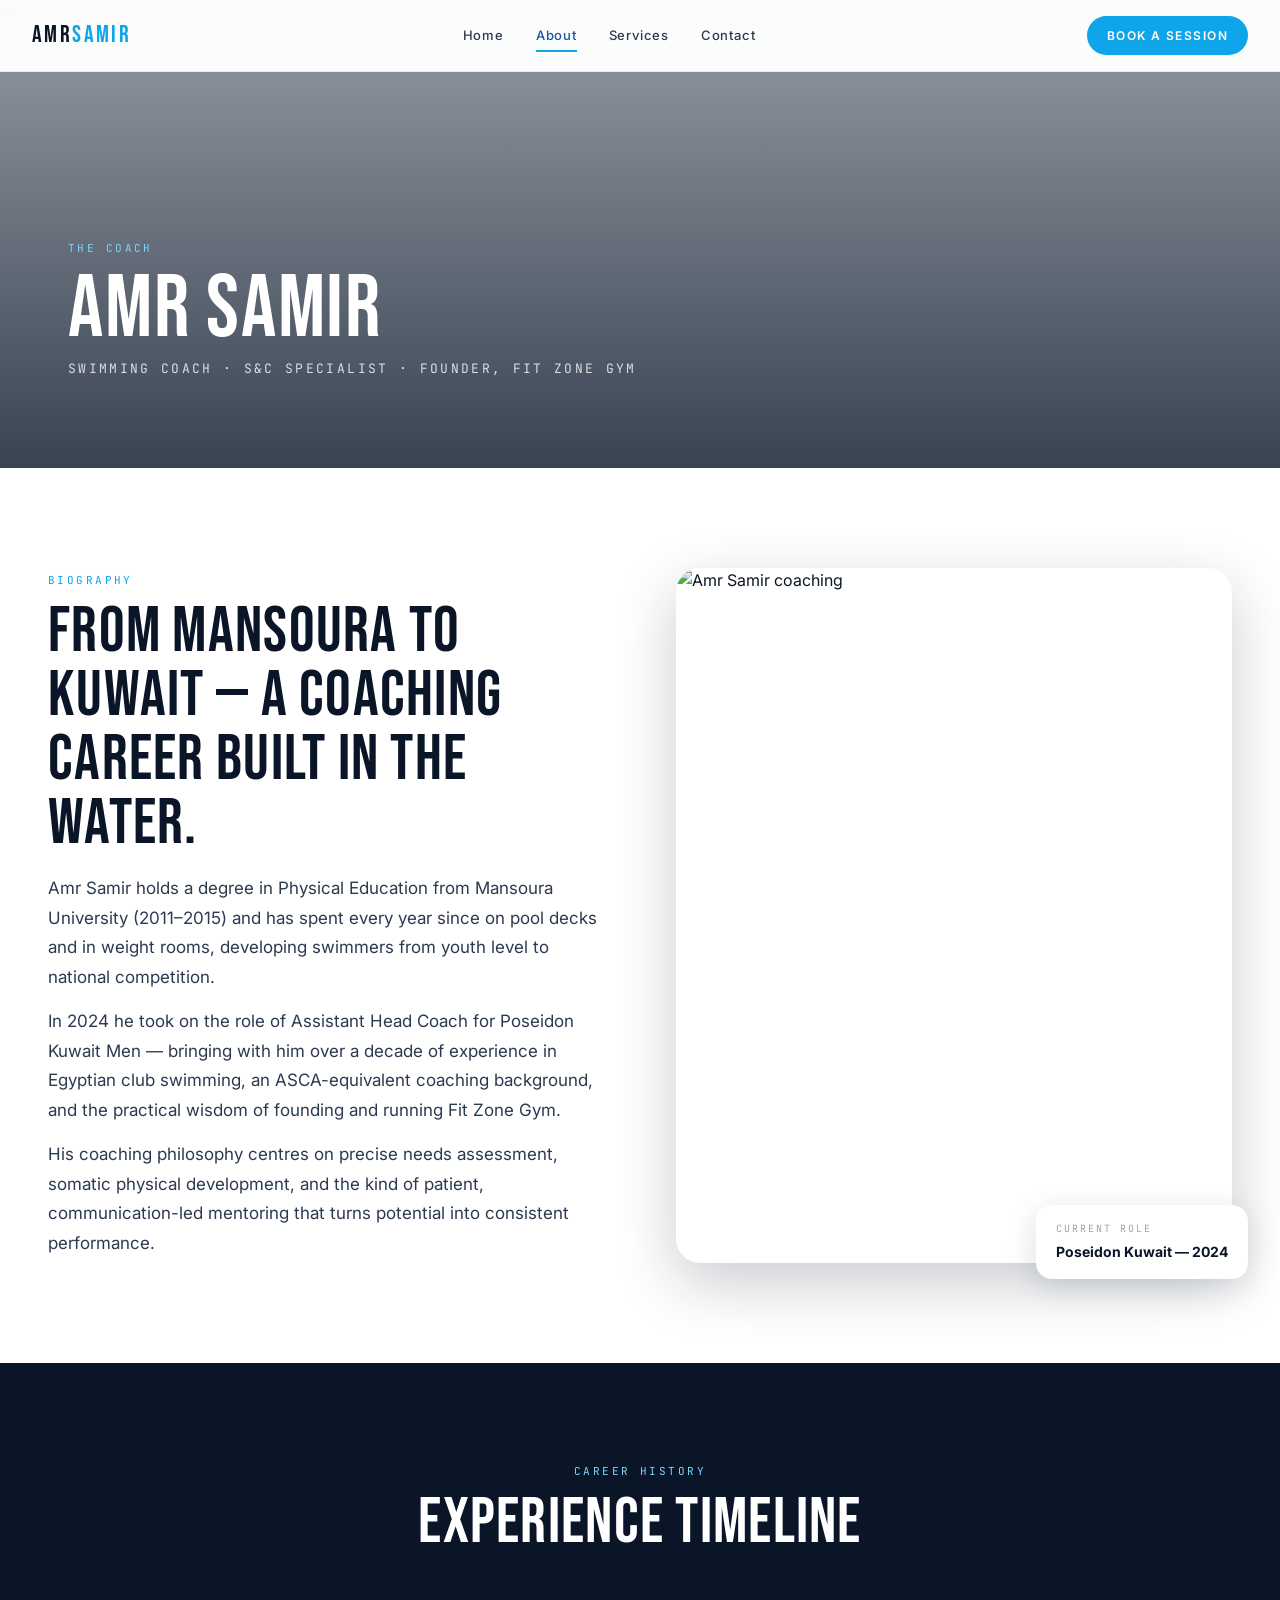
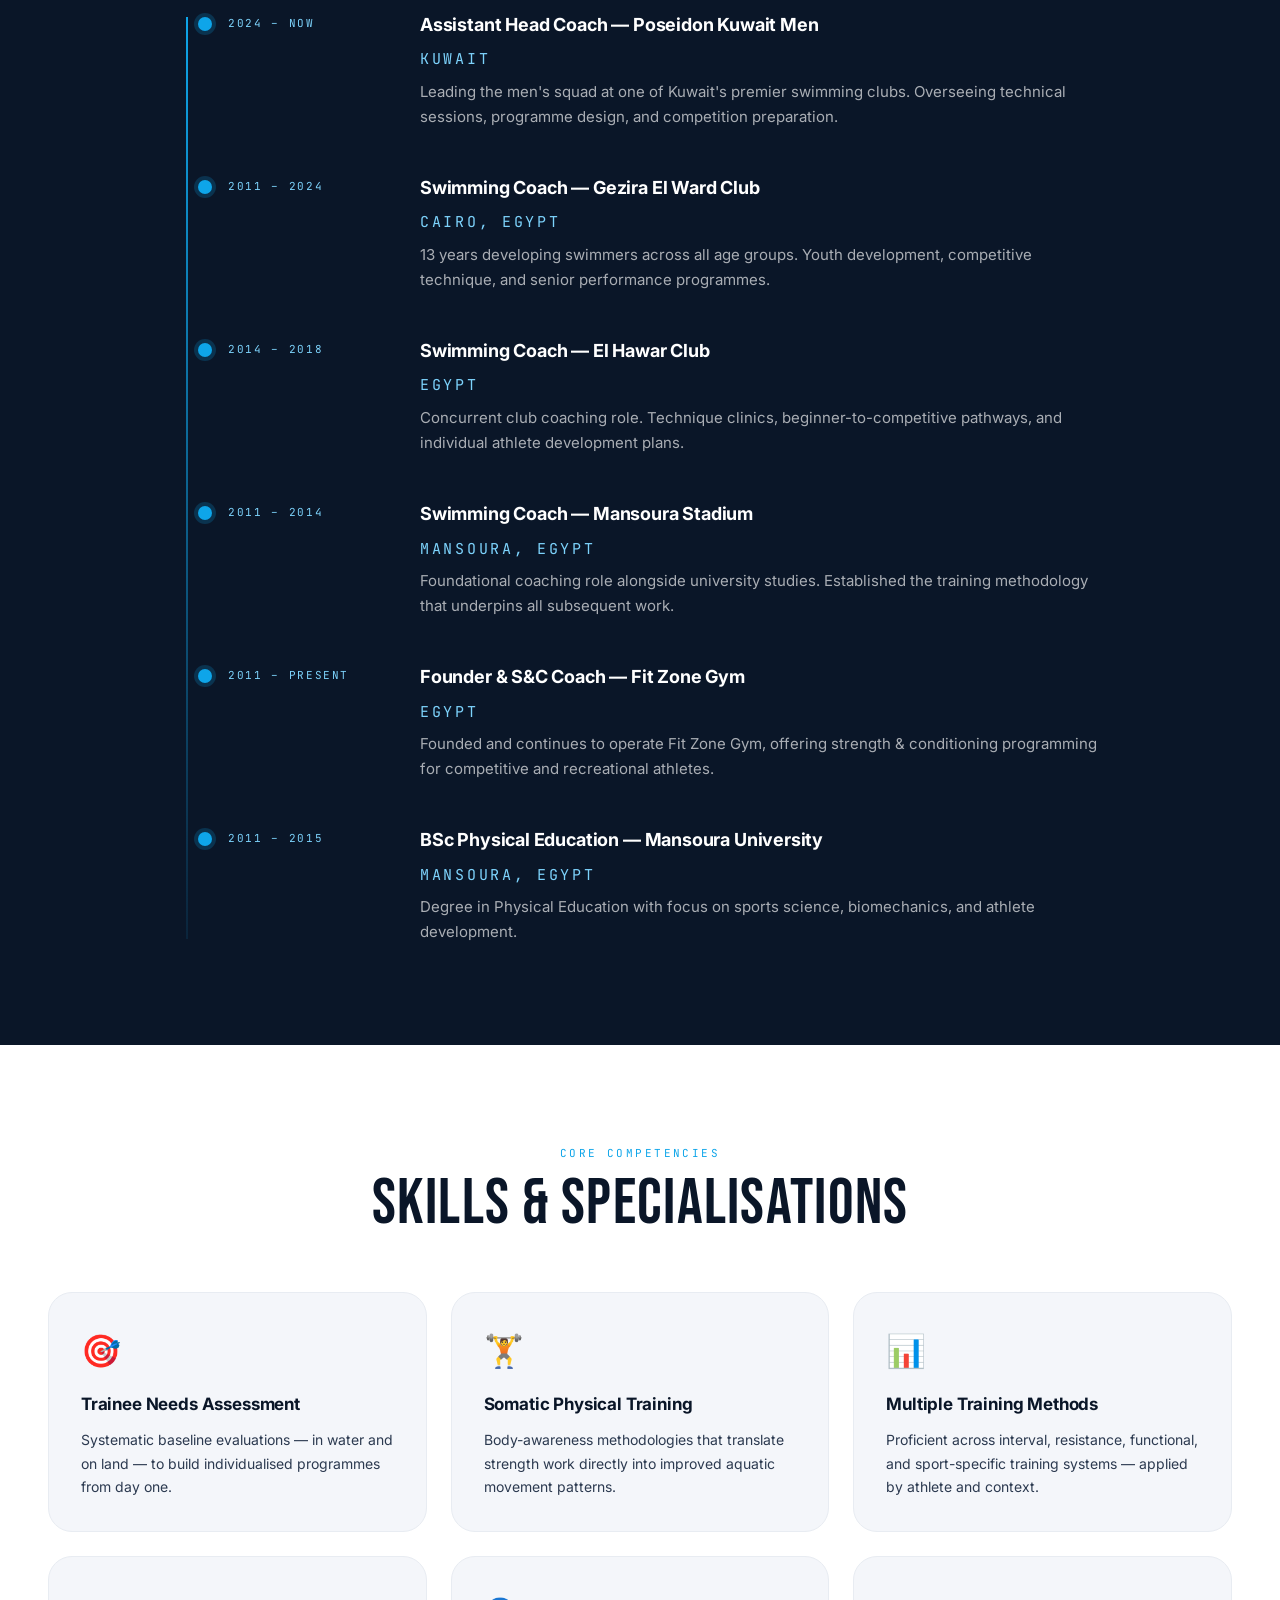
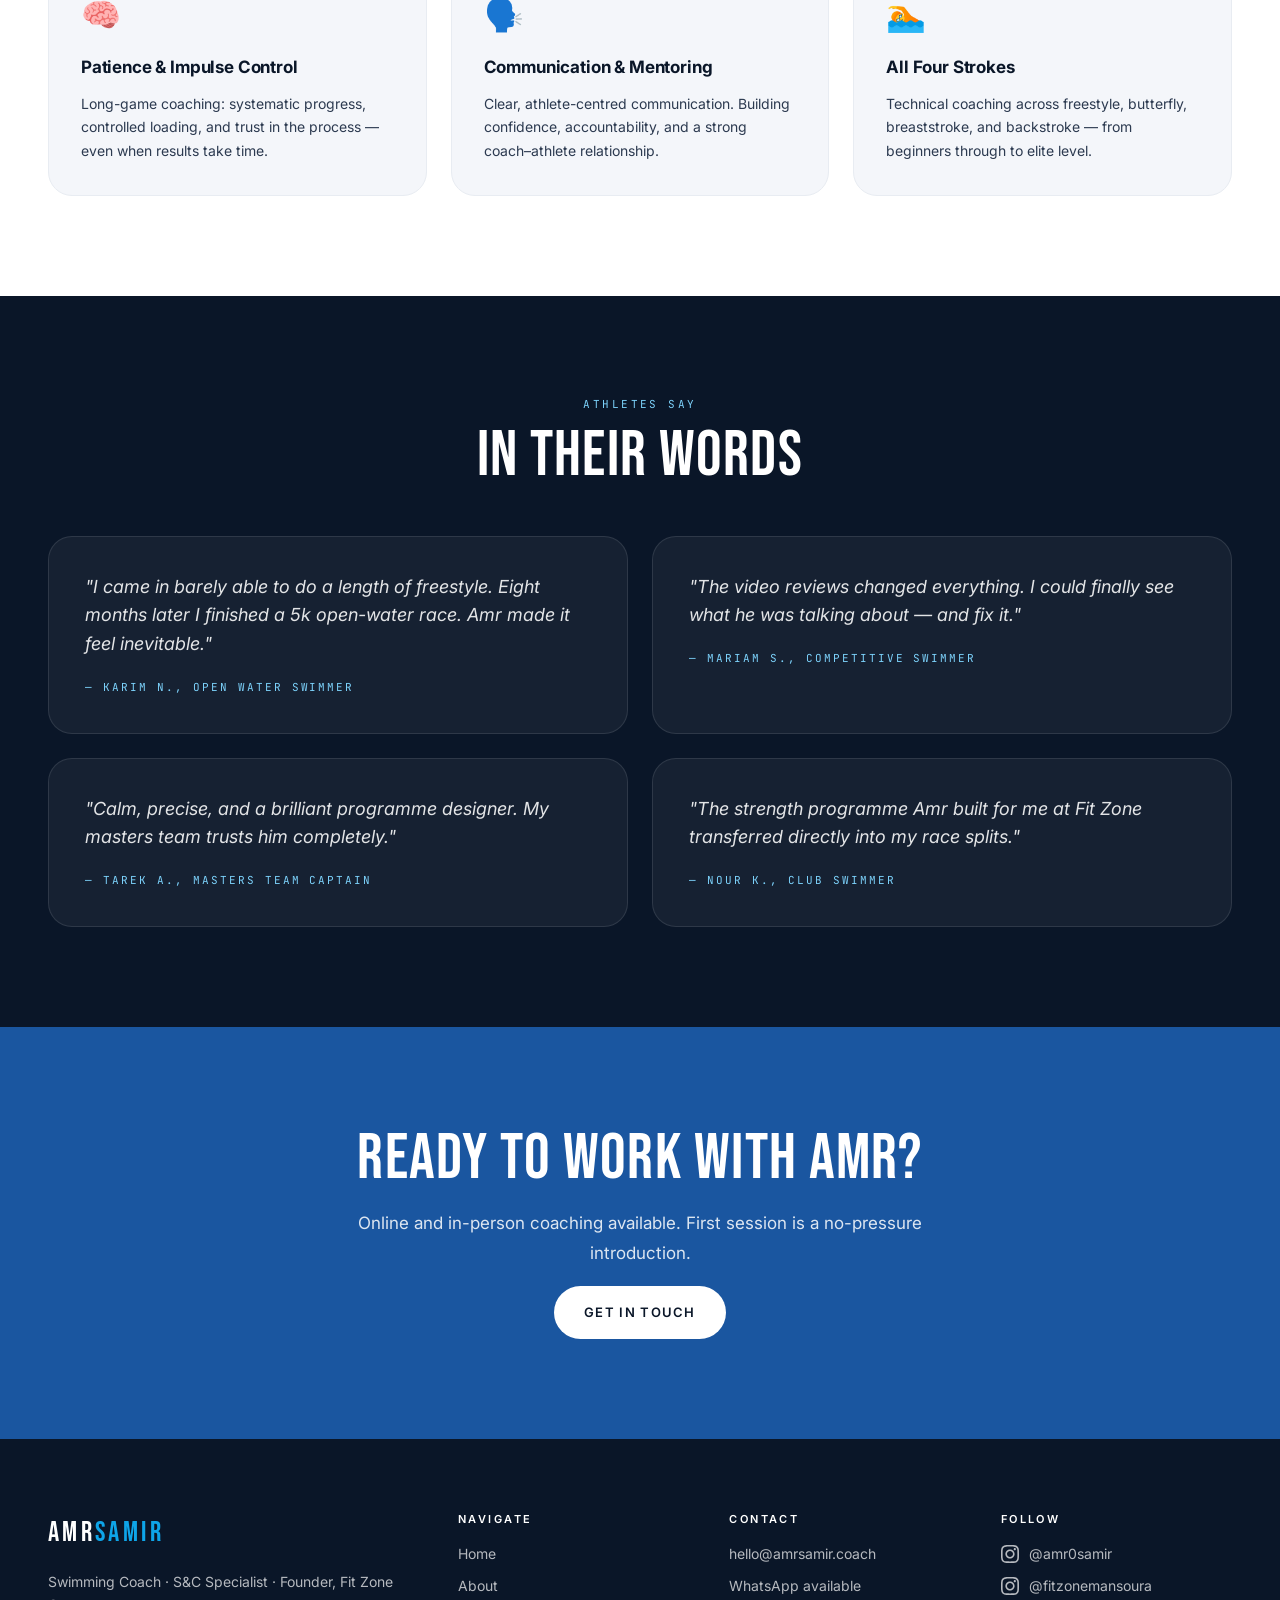
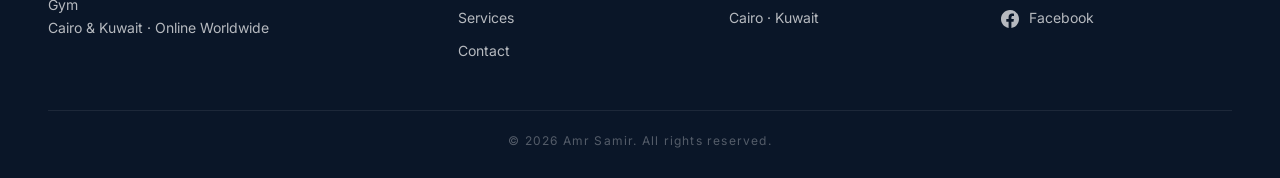
==== commit 90393f79: "Add real social media links with inline SVG icons to footer - Instagram @amr0samir → https://www.ins" ====
--- a/about.html
+++ b/about.html
@@ -12,7 +12,7 @@
 </head>
 <body data-page="about">
 
-<header class="nav solid">
+<header class="nav">
   <a class="brand" href="index.html">AMR<span>SAMIR</span></a>
   <button class="nav-toggle" aria-label="Menu" id="nav-toggle">
     <span></span><span></span><span></span>
@@ -212,7 +212,20 @@
       </div>
       <div>
         <h4>Follow</h4>
-        <ul><li><a href="#">Instagram</a></li><li><a href="#">YouTube</a></li><li><a href="#">Strava</a></li></ul>
+        <div class="social-links">
+          <a class="social-link" href="https://www.instagram.com/amr0samir/" target="_blank" rel="noopener noreferrer">
+            <svg viewBox="0 0 24 24" aria-hidden="true"><path d="M12 2.163c3.204 0 3.584.012 4.85.07 3.252.148 4.771 1.691 4.919 4.919.058 1.265.069 1.645.069 4.849 0 3.205-.012 3.584-.069 4.849-.149 3.225-1.664 4.771-4.919 4.919-1.266.058-1.644.07-4.85.07-3.204 0-3.584-.012-4.849-.07-3.26-.149-4.771-1.699-4.919-4.92-.058-1.265-.07-1.644-.07-4.849 0-3.204.013-3.583.07-4.849.149-3.227 1.664-4.771 4.919-4.919 1.266-.057 1.645-.069 4.849-.069zm0-2.163c-3.259 0-3.667.014-4.947.072-4.358.2-6.78 2.618-6.98 6.98-.059 1.281-.073 1.689-.073 4.948 0 3.259.014 3.668.072 4.948.2 4.358 2.618 6.78 6.98 6.98 1.281.058 1.689.072 4.948.072 3.259 0 3.668-.014 4.948-.072 4.354-.2 6.782-2.618 6.979-6.98.059-1.28.073-1.689.073-4.948 0-3.259-.014-3.667-.072-4.947-.196-4.354-2.617-6.78-6.979-6.98-1.281-.059-1.69-.073-4.949-.073zm0 5.838c-3.403 0-6.162 2.759-6.162 6.162s2.759 6.163 6.162 6.163 6.162-2.759 6.162-6.163c0-3.403-2.759-6.162-6.162-6.162zm0 10.162c-2.209 0-4-1.79-4-4 0-2.209 1.791-4 4-4s4 1.791 4 4c0 2.21-1.791 4-4 4zm6.406-11.845c-.796 0-1.441.645-1.441 1.44s.645 1.44 1.441 1.44c.795 0 1.439-.645 1.439-1.44s-.644-1.44-1.439-1.44z"/></svg>
+            <span>@amr0samir</span>
+          </a>
+          <a class="social-link" href="https://www.instagram.com/fitzonemansoura/" target="_blank" rel="noopener noreferrer">
+            <svg viewBox="0 0 24 24" aria-hidden="true"><path d="M12 2.163c3.204 0 3.584.012 4.85.07 3.252.148 4.771 1.691 4.919 4.919.058 1.265.069 1.645.069 4.849 0 3.205-.012 3.584-.069 4.849-.149 3.225-1.664 4.771-4.919 4.919-1.266.058-1.644.07-4.85.07-3.204 0-3.584-.012-4.849-.07-3.26-.149-4.771-1.699-4.919-4.92-.058-1.265-.07-1.644-.07-4.849 0-3.204.013-3.583.07-4.849.149-3.227 1.664-4.771 4.919-4.919 1.266-.057 1.645-.069 4.849-.069zm0-2.163c-3.259 0-3.667.014-4.947.072-4.358.2-6.78 2.618-6.98 6.98-.059 1.281-.073 1.689-.073 4.948 0 3.259.014 3.668.072 4.948.2 4.358 2.618 6.78 6.98 6.98 1.281.058 1.689.072 4.948.072 3.259 0 3.668-.014 4.948-.072 4.354-.2 6.782-2.618 6.979-6.98.059-1.28.073-1.689.073-4.948 0-3.259-.014-3.667-.072-4.947-.196-4.354-2.617-6.78-6.979-6.98-1.281-.059-1.69-.073-4.949-.073zm0 5.838c-3.403 0-6.162 2.759-6.162 6.162s2.759 6.163 6.162 6.163 6.162-2.759 6.162-6.163c0-3.403-2.759-6.162-6.162-6.162zm0 10.162c-2.209 0-4-1.79-4-4 0-2.209 1.791-4 4-4s4 1.791 4 4c0 2.21-1.791 4-4 4zm6.406-11.845c-.796 0-1.441.645-1.441 1.44s.645 1.44 1.441 1.44c.795 0 1.439-.645 1.439-1.44s-.644-1.44-1.439-1.44z"/></svg>
+            <span>@fitzonemansoura</span>
+          </a>
+          <a class="social-link" href="https://www.facebook.com/ZeBeBa.SaMiR" target="_blank" rel="noopener noreferrer">
+            <svg viewBox="0 0 24 24" aria-hidden="true"><path d="M24 12.073c0-6.627-5.373-12-12-12s-12 5.373-12 12c0 5.99 4.388 10.954 10.125 11.854v-8.385H7.078v-3.47h3.047V9.43c0-3.007 1.792-4.669 4.533-4.669 1.312 0 2.686.235 2.686.235v2.953H15.83c-1.491 0-1.956.925-1.956 1.874v2.25h3.328l-.532 3.47h-2.796v8.385C19.612 23.027 24 18.062 24 12.073z"/></svg>
+            <span>Facebook</span>
+          </a>
+        </div>
       </div>
     </div>
     <div class="footer-legal"><span>© <span id="year"></span> Amr Samir. All rights reserved.</span></div>
--- a/assets/css/styles.css
+++ b/assets/css/styles.css
@@ -140,9 +140,14 @@
 .section-map { padding: 0 24px 80px; background: var(--white); }
 
 .section-header { margin-bottom: 0; }
+.section-header h2 { color: var(--navy); }
+.section-dark .section-header h2 { color: var(--white); }
 .section-header.center { text-align: center; }
 .section-header.center h2 { margin-top: 8px; }
 .section-header.center .lede { margin: 8px auto 0; }
+.split-text h2 { color: var(--navy); }
+.section-dark .split-text h2 { color: var(--white); }
+.page-hero h1 { font-family: "Bebas Neue", sans-serif; }
 
 /* ============================================================
    NAVIGATION
@@ -526,32 +531,36 @@
    ============================================================ */
 .timeline {
   position: relative;
-  padding-left: 32px;
+  padding-left: 24px;
   margin-top: 56px;
+  max-width: 920px;
+  margin-left: auto;
+  margin-right: auto;
 }
 .timeline::before {
   content: "";
   position: absolute;
-  left: 0; top: 0; bottom: 0;
+  left: 6px; top: 6px; bottom: 6px;
   width: 2px;
   background: linear-gradient(to bottom, var(--accent), rgba(14,165,233,.1));
 }
 .timeline-item {
   position: relative;
   display: grid;
-  grid-template-columns: 140px 1fr;
+  grid-template-columns: 160px 1fr;
   gap: 32px;
-  padding: 0 0 52px 32px;
+  padding: 0 0 44px 24px;
   align-items: start;
 }
+.timeline-item:last-child { padding-bottom: 0; }
 .timeline-item::before {
   content: "";
   position: absolute;
-  left: -5px; top: 4px;
-  width: 12px; height: 12px;
+  left: -6px; top: 6px;
+  width: 14px; height: 14px;
   border-radius: 50%;
   background: var(--accent);
-  box-shadow: 0 0 0 4px rgba(14,165,233,.2);
+  box-shadow: 0 0 0 4px rgba(14,165,233,.2), 0 0 0 1px var(--navy);
 }
 .timeline-year {
   font-family: "JetBrains Mono", monospace;
@@ -874,6 +883,33 @@
 footer ul { display: flex; flex-direction: column; gap: 10px; }
 footer li { font-size: 14px; }
 footer a:hover { color: var(--white); }
+
+/* Social icons in footer */
+.social-links {
+  display: flex;
+  flex-direction: column;
+  gap: 10px;
+}
+.social-link {
+  display: flex;
+  align-items: center;
+  gap: 10px;
+  font-size: 14px;
+  color: rgba(255,255,255,.7);
+  transition: color var(--transition), transform var(--transition);
+}
+.social-link:hover {
+  color: var(--white);
+  transform: translateX(3px);
+}
+.social-link svg {
+  width: 18px;
+  height: 18px;
+  flex-shrink: 0;
+  fill: currentColor;
+  transition: fill var(--transition);
+}
+.social-link:hover svg { fill: var(--accent-light); }
 .footer-legal {
   max-width: 1240px;
   margin: 0 auto;
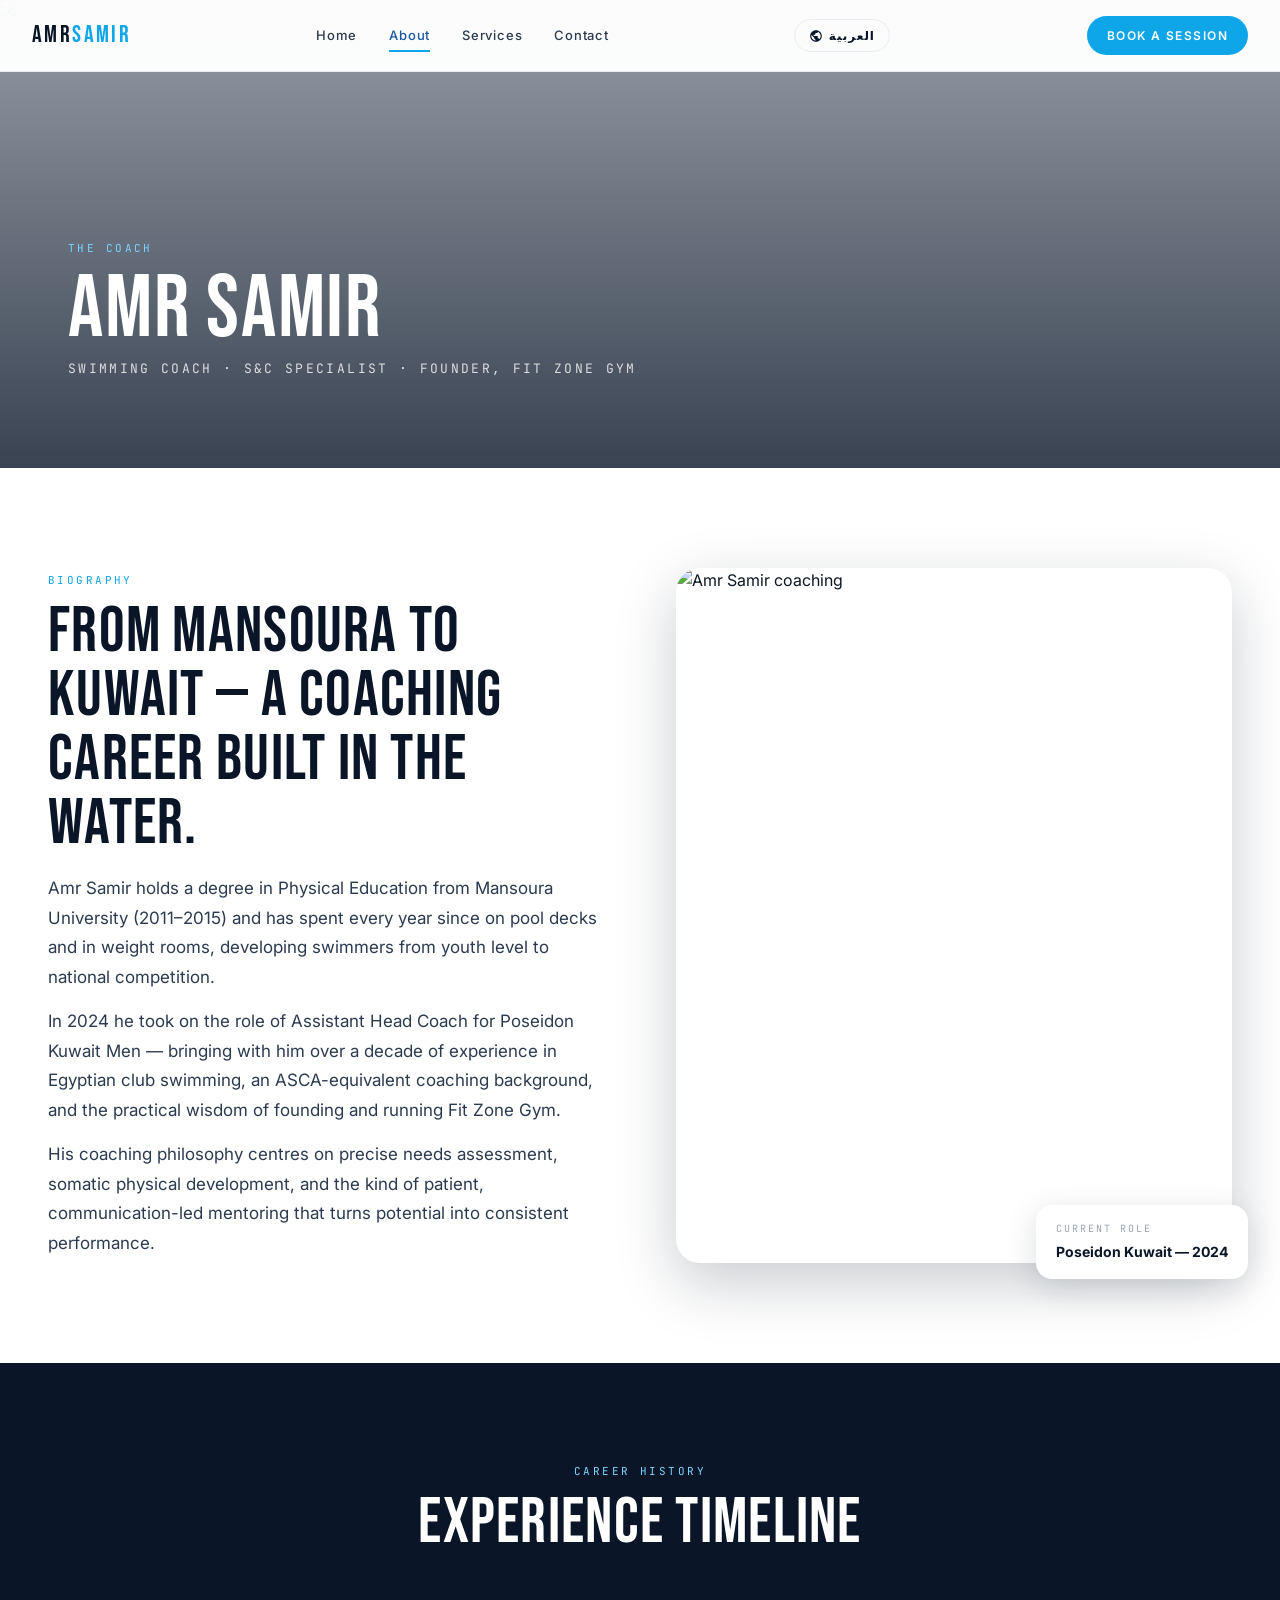
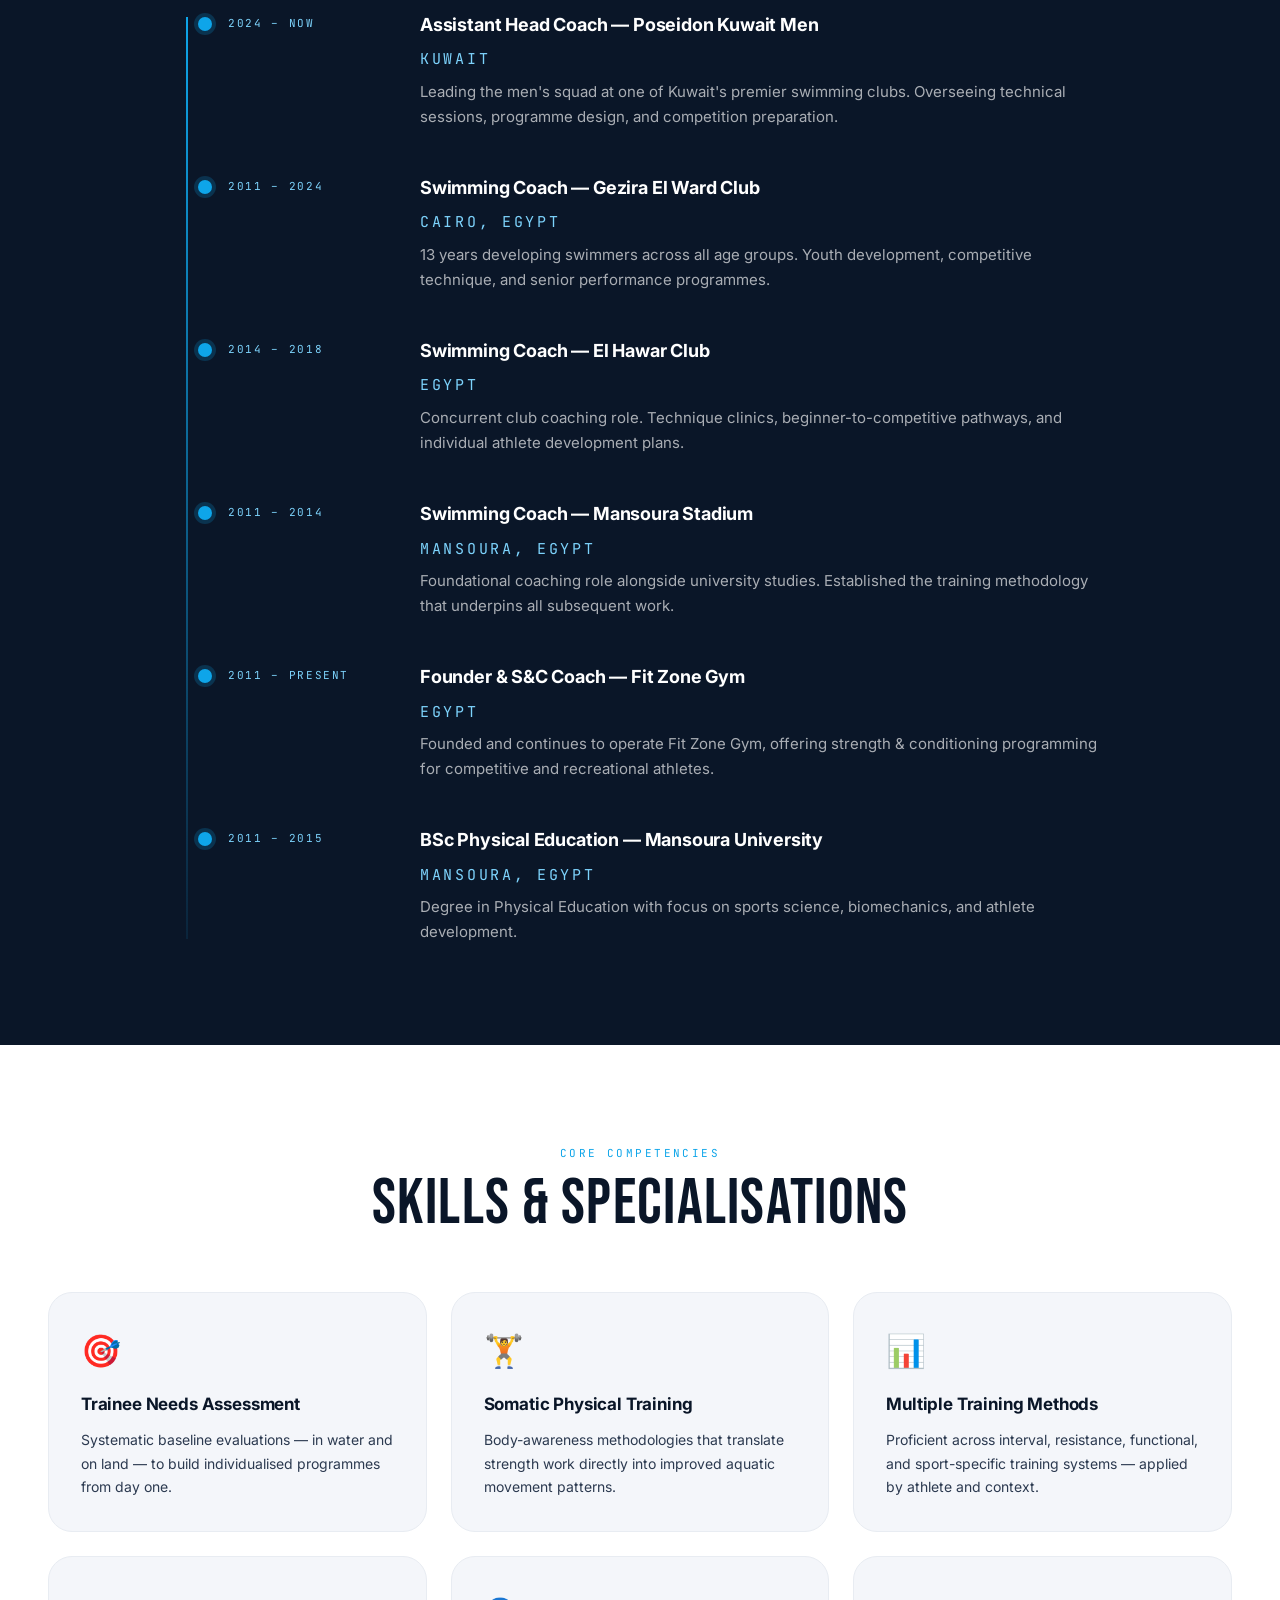
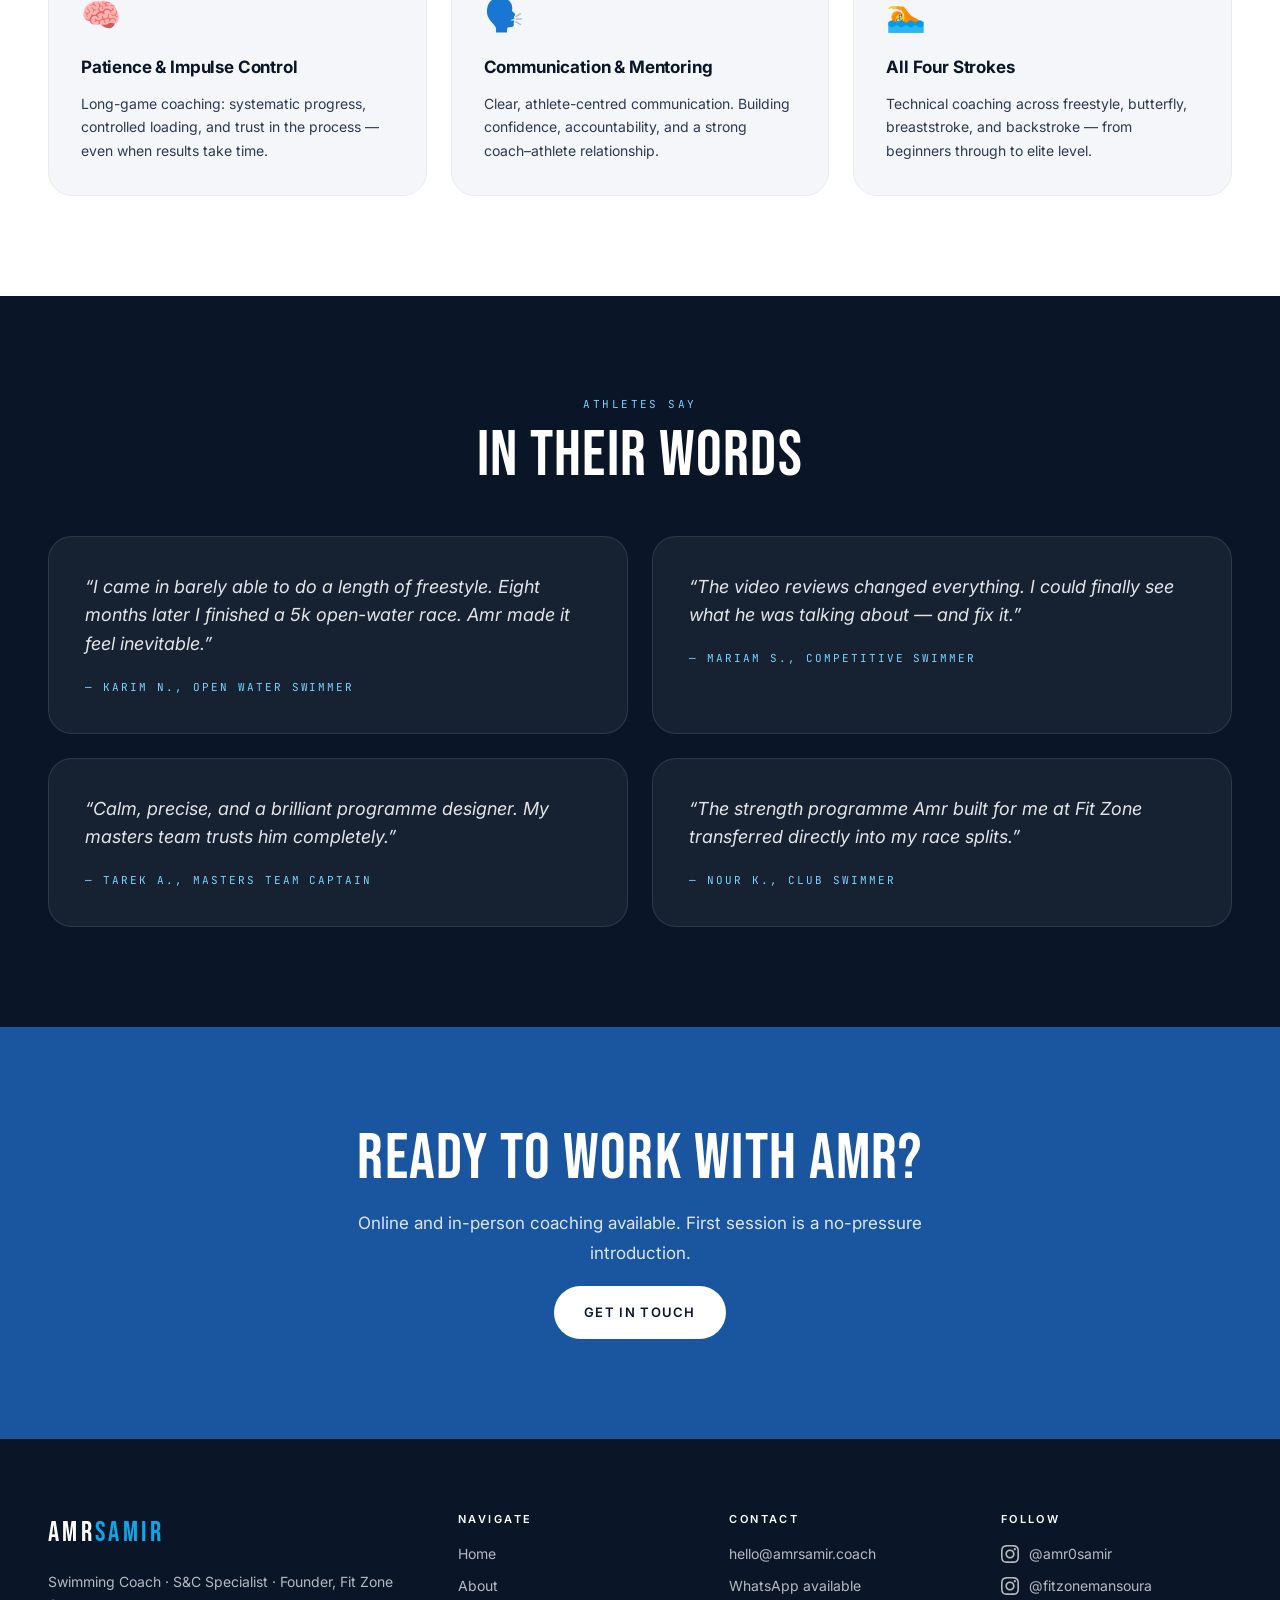
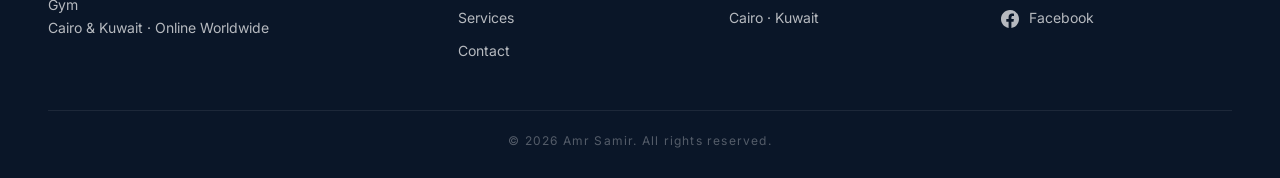
==== commit 6b07d23e: "Add English/Arabic language switcher with full RTL support - New assets/js/i18n.js with complete EN+" ====
--- a/about.html
+++ b/about.html
@@ -8,6 +8,7 @@
 <link rel="preconnect" href="https://fonts.googleapis.com">
 <link rel="preconnect" href="https://fonts.gstatic.com" crossorigin>
 <link href="https://fonts.googleapis.com/css2?family=Bebas+Neue&family=Inter:wght@300;400;500;600;700&family=JetBrains+Mono:wght@400;500&display=swap" rel="stylesheet">
+<link href="https://fonts.googleapis.com/css2?family=Cairo:wght@400;500;600;700&display=swap" rel="stylesheet">
 <link rel="stylesheet" href="assets/css/styles.css" />
 </head>
 <body data-page="about">
@@ -18,12 +19,13 @@
     <span></span><span></span><span></span>
   </button>
   <nav class="links" id="nav-links">
-    <a href="index.html">Home</a>
-    <a href="about.html" class="active">About</a>
-    <a href="services.html">Services</a>
-    <a href="contact.html">Contact</a>
+    <a href="index.html" data-i18n="nav.home">Home</a>
+    <a href="about.html" class="active" data-i18n="nav.about">About</a>
+    <a href="services.html" data-i18n="nav.services">Services</a>
+    <a href="contact.html" data-i18n="nav.contact">Contact</a>
   </nav>
-  <a class="cta" href="contact.html">Book a Session</a>
+  <button class="lang-toggle" id="lang-toggle" aria-label="Toggle language"><svg viewBox="0 0 24 24" aria-hidden="true"><path d="M12 2C6.48 2 2 6.48 2 12s4.48 10 10 10 10-4.48 10-10S17.52 2 12 2zm-1 17.93c-3.95-.49-7-3.85-7-7.93 0-.62.08-1.21.21-1.79L9 15v1c0 1.1.9 2 2 2v1.93zm6.9-2.54c-.26-.81-1-1.39-1.9-1.39h-1v-3c0-.55-.45-1-1-1H8v-2h2c.55 0 1-.45 1-1V7h2c1.1 0 2-.9 2-2v-.41c2.93 1.19 5 4.06 5 7.41 0 2.08-.8 3.97-2.1 5.39z"/></svg><span class="lang-label">العربية</span></button>
+  <a class="cta" href="contact.html" data-i18n="nav.cta">Book a Session</a>
 </header>
 
 <!-- PAGE HERO -->
@@ -31,9 +33,9 @@
   <img src="public/images/about.jpg" alt="Coach Amr Samir" class="page-hero-img" />
   <div class="page-hero-overlay"></div>
   <div class="page-hero-content">
-    <p class="eyebrow" style="color:var(--accent-light)">The Coach</p>
-    <h1>Amr Samir</h1>
-    <p class="hero-sub">Swimming Coach · S&C Specialist · Founder, Fit Zone Gym</p>
+    <p class="eyebrow" style="color:var(--accent-light)" data-i18n="about.eyebrow">The Coach</p>
+    <h1 data-i18n="about.title">Amr Samir</h1>
+    <p class="hero-sub" data-i18n="about.sub">Swimming Coach · S&C Specialist · Founder, Fit Zone Gym</p>
   </div>
 </section>
 
@@ -41,17 +43,17 @@
 <section class="section-light">
   <div class="container split">
     <div class="split-text reveal">
-      <p class="eyebrow">Biography</p>
-      <h2>From Mansoura to Kuwait — A Coaching Career Built in the Water.</h2>
-      <p class="lede">Amr Samir holds a degree in Physical Education from Mansoura University (2011–2015) and has spent every year since on pool decks and in weight rooms, developing swimmers from youth level to national competition.</p>
-      <p class="lede" style="margin-top:14px">In 2024 he took on the role of Assistant Head Coach for Poseidon Kuwait Men — bringing with him over a decade of experience in Egyptian club swimming, an ASCA-equivalent coaching background, and the practical wisdom of founding and running Fit Zone Gym.</p>
-      <p class="lede" style="margin-top:14px">His coaching philosophy centres on precise needs assessment, somatic physical development, and the kind of patient, communication-led mentoring that turns potential into consistent performance.</p>
+      <p class="eyebrow" data-i18n="about.bioEyebrow">Biography</p>
+      <h2 data-i18n="about.bioTitle">From Mansoura to Kuwait — A Coaching Career Built in the Water.</h2>
+      <p class="lede" data-i18n="about.bioP1">Amr Samir holds a degree in Physical Education from Mansoura University (2011–2015) and has spent every year since on pool decks and in weight rooms, developing swimmers from youth level to national competition.</p>
+      <p class="lede" style="margin-top:14px" data-i18n="about.bioP2">In 2024 he took on the role of Assistant Head Coach for Poseidon Kuwait Men — bringing with him over a decade of experience in Egyptian club swimming, an ASCA-equivalent coaching background, and the practical wisdom of founding and running Fit Zone Gym.</p>
+      <p class="lede" style="margin-top:14px" data-i18n="about.bioP3">His coaching philosophy centres on precise needs assessment, somatic physical development, and the kind of patient, communication-led mentoring that turns potential into consistent performance.</p>
     </div>
     <div class="split-img reveal" style="animation-delay:.15s">
       <img src="public/images/about.jpg" alt="Amr Samir coaching" class="img-rounded" />
       <div class="img-badge">
-        <span class="mono">Current Role</span>
-        <strong>Poseidon Kuwait — 2024</strong>
+        <span class="mono" data-i18n="about.imgBadgeLabel">Current Role</span>
+        <strong data-i18n="about.imgBadgeValue">Poseidon Kuwait — 2024</strong>
       </div>
     </div>
   </div>
@@ -61,56 +63,56 @@
 <section class="section-dark">
   <div class="container">
     <div class="section-header center reveal">
-      <p class="eyebrow">Career History</p>
-      <h2>Experience Timeline</h2>
+      <p class="eyebrow" data-i18n="about.timelineEyebrow">Career History</p>
+      <h2 data-i18n="about.timelineTitle">Experience Timeline</h2>
     </div>
     <div class="timeline">
       <div class="timeline-item reveal">
-        <div class="timeline-year">2024 – Now</div>
-        <div class="timeline-content">
-          <h3>Assistant Head Coach — Poseidon Kuwait Men</h3>
-          <p class="mono location">Kuwait</p>
-          <p>Leading the men's squad at one of Kuwait's premier swimming clubs. Overseeing technical sessions, programme design, and competition preparation.</p>
-        </div>
-      </div>
-      <div class="timeline-item reveal">
-        <div class="timeline-year">2011 – 2024</div>
-        <div class="timeline-content">
-          <h3>Swimming Coach — Gezira El Ward Club</h3>
-          <p class="mono location">Cairo, Egypt</p>
-          <p>13 years developing swimmers across all age groups. Youth development, competitive technique, and senior performance programmes.</p>
-        </div>
-      </div>
-      <div class="timeline-item reveal">
-        <div class="timeline-year">2014 – 2018</div>
-        <div class="timeline-content">
-          <h3>Swimming Coach — El Hawar Club</h3>
-          <p class="mono location">Egypt</p>
-          <p>Concurrent club coaching role. Technique clinics, beginner-to-competitive pathways, and individual athlete development plans.</p>
-        </div>
-      </div>
-      <div class="timeline-item reveal">
-        <div class="timeline-year">2011 – 2014</div>
-        <div class="timeline-content">
-          <h3>Swimming Coach — Mansoura Stadium</h3>
-          <p class="mono location">Mansoura, Egypt</p>
-          <p>Foundational coaching role alongside university studies. Established the training methodology that underpins all subsequent work.</p>
-        </div>
-      </div>
-      <div class="timeline-item reveal">
-        <div class="timeline-year">2011 – Present</div>
-        <div class="timeline-content">
-          <h3>Founder & S&C Coach — Fit Zone Gym</h3>
-          <p class="mono location">Egypt</p>
-          <p>Founded and continues to operate Fit Zone Gym, offering strength & conditioning programming for competitive and recreational athletes.</p>
-        </div>
-      </div>
-      <div class="timeline-item reveal">
-        <div class="timeline-year">2011 – 2015</div>
-        <div class="timeline-content">
-          <h3>BSc Physical Education — Mansoura University</h3>
-          <p class="mono location">Mansoura, Egypt</p>
-          <p>Degree in Physical Education with focus on sports science, biomechanics, and athlete development.</p>
+        <div class="timeline-year" data-i18n="about.tl1Year">2024 – Now</div>
+        <div class="timeline-content">
+          <h3 data-i18n="about.tl1Title">Assistant Head Coach — Poseidon Kuwait Men</h3>
+          <p class="mono location" data-i18n="about.tl1Loc">Kuwait</p>
+          <p data-i18n="about.tl1Desc">Leading the men's squad at one of Kuwait's premier swimming clubs. Overseeing technical sessions, programme design, and competition preparation.</p>
+        </div>
+      </div>
+      <div class="timeline-item reveal">
+        <div class="timeline-year" data-i18n="about.tl2Year">2011 – 2024</div>
+        <div class="timeline-content">
+          <h3 data-i18n="about.tl2Title">Swimming Coach — Gezira El Ward Club</h3>
+          <p class="mono location" data-i18n="about.tl2Loc">Cairo, Egypt</p>
+          <p data-i18n="about.tl2Desc">13 years developing swimmers across all age groups. Youth development, competitive technique, and senior performance programmes.</p>
+        </div>
+      </div>
+      <div class="timeline-item reveal">
+        <div class="timeline-year" data-i18n="about.tl3Year">2014 – 2018</div>
+        <div class="timeline-content">
+          <h3 data-i18n="about.tl3Title">Swimming Coach — El Hawar Club</h3>
+          <p class="mono location" data-i18n="about.tl3Loc">Egypt</p>
+          <p data-i18n="about.tl3Desc">Concurrent club coaching role. Technique clinics, beginner-to-competitive pathways, and individual athlete development plans.</p>
+        </div>
+      </div>
+      <div class="timeline-item reveal">
+        <div class="timeline-year" data-i18n="about.tl4Year">2011 – 2014</div>
+        <div class="timeline-content">
+          <h3 data-i18n="about.tl4Title">Swimming Coach — Mansoura Stadium</h3>
+          <p class="mono location" data-i18n="about.tl4Loc">Mansoura, Egypt</p>
+          <p data-i18n="about.tl4Desc">Foundational coaching role alongside university studies. Established the training methodology that underpins all subsequent work.</p>
+        </div>
+      </div>
+      <div class="timeline-item reveal">
+        <div class="timeline-year" data-i18n="about.tl5Year">2011 – Present</div>
+        <div class="timeline-content">
+          <h3 data-i18n="about.tl5Title">Founder & S&C Coach — Fit Zone Gym</h3>
+          <p class="mono location" data-i18n="about.tl3Loc">Egypt</p>
+          <p data-i18n="about.tl5Desc">Founded and continues to operate Fit Zone Gym, offering strength & conditioning programming for competitive and recreational athletes.</p>
+        </div>
+      </div>
+      <div class="timeline-item reveal">
+        <div class="timeline-year" data-i18n="about.tl6Year">2011 – 2015</div>
+        <div class="timeline-content">
+          <h3 data-i18n="about.tl6Title">BSc Physical Education — Mansoura University</h3>
+          <p class="mono location" data-i18n="about.tl4Loc">Mansoura, Egypt</p>
+          <p data-i18n="about.tl6Desc">Degree in Physical Education with focus on sports science, biomechanics, and athlete development.</p>
         </div>
       </div>
     </div>
@@ -121,39 +123,39 @@
 <section class="section-light">
   <div class="container">
     <div class="section-header center reveal">
-      <p class="eyebrow">Core Competencies</p>
-      <h2>Skills & Specialisations</h2>
+      <p class="eyebrow" data-i18n="about.skillsEyebrow">Core Competencies</p>
+      <h2 data-i18n="about.skillsTitle">Skills & Specialisations</h2>
     </div>
     <div class="skills-grid">
       <div class="skill-card reveal">
         <div class="skill-icon">🎯</div>
-        <h3>Trainee Needs Assessment</h3>
-        <p>Systematic baseline evaluations — in water and on land — to build individualised programmes from day one.</p>
+        <h3 data-i18n="about.sk1Title">Trainee Needs Assessment</h3>
+        <p data-i18n="about.sk1Desc">Systematic baseline evaluations — in water and on land — to build individualised programmes from day one.</p>
       </div>
       <div class="skill-card reveal">
         <div class="skill-icon">🏋️</div>
-        <h3>Somatic Physical Training</h3>
-        <p>Body-awareness methodologies that translate strength work directly into improved aquatic movement patterns.</p>
+        <h3 data-i18n="about.sk2Title">Somatic Physical Training</h3>
+        <p data-i18n="about.sk2Desc">Body-awareness methodologies that translate strength work directly into improved aquatic movement patterns.</p>
       </div>
       <div class="skill-card reveal">
         <div class="skill-icon">📊</div>
-        <h3>Multiple Training Methods</h3>
-        <p>Proficient across interval, resistance, functional, and sport-specific training systems — applied by athlete and context.</p>
+        <h3 data-i18n="about.sk3Title">Multiple Training Methods</h3>
+        <p data-i18n="about.sk3Desc">Proficient across interval, resistance, functional, and sport-specific training systems — applied by athlete and context.</p>
       </div>
       <div class="skill-card reveal">
         <div class="skill-icon">🧠</div>
-        <h3>Patience & Impulse Control</h3>
-        <p>Long-game coaching: systematic progress, controlled loading, and trust in the process — even when results take time.</p>
+        <h3 data-i18n="about.sk4Title">Patience & Impulse Control</h3>
+        <p data-i18n="about.sk4Desc">Long-game coaching: systematic progress, controlled loading, and trust in the process — even when results take time.</p>
       </div>
       <div class="skill-card reveal">
         <div class="skill-icon">🗣️</div>
-        <h3>Communication & Mentoring</h3>
-        <p>Clear, athlete-centred communication. Building confidence, accountability, and a strong coach–athlete relationship.</p>
+        <h3 data-i18n="about.sk5Title">Communication & Mentoring</h3>
+        <p data-i18n="about.sk5Desc">Clear, athlete-centred communication. Building confidence, accountability, and a strong coach–athlete relationship.</p>
       </div>
       <div class="skill-card reveal">
         <div class="skill-icon">🏊</div>
-        <h3>All Four Strokes</h3>
-        <p>Technical coaching across freestyle, butterfly, breaststroke, and backstroke — from beginners through to elite level.</p>
+        <h3 data-i18n="about.sk6Title">All Four Strokes</h3>
+        <p data-i18n="about.sk6Desc">Technical coaching across freestyle, butterfly, breaststroke, and backstroke — from beginners through to elite level.</p>
       </div>
     </div>
   </div>
@@ -163,25 +165,25 @@
 <section class="section-dark">
   <div class="container">
     <div class="section-header center reveal">
-      <p class="eyebrow">Athletes Say</p>
-      <h2>In Their Words</h2>
+      <p class="eyebrow" data-i18n="about.testEyebrow">Athletes Say</p>
+      <h2 data-i18n="about.testTitle">In Their Words</h2>
     </div>
     <div class="grid-2">
       <blockquote class="testimonial reveal">
-        "I came in barely able to do a length of freestyle. Eight months later I finished a 5k open-water race. Amr made it feel inevitable."
-        <cite class="mono">— Karim N., Open Water Swimmer</cite>
-      </blockquote>
-      <blockquote class="testimonial reveal">
-        "The video reviews changed everything. I could finally see what he was talking about — and fix it."
-        <cite class="mono">— Mariam S., Competitive Swimmer</cite>
-      </blockquote>
-      <blockquote class="testimonial reveal">
-        "Calm, precise, and a brilliant programme designer. My masters team trusts him completely."
-        <cite class="mono">— Tarek A., Masters Team Captain</cite>
-      </blockquote>
-      <blockquote class="testimonial reveal">
-        "The strength programme Amr built for me at Fit Zone transferred directly into my race splits."
-        <cite class="mono">— Nour K., Club Swimmer</cite>
+        <span data-i18n="about.t1">"I came in barely able to do a length of freestyle. Eight months later I finished a 5k open-water race. Amr made it feel inevitable."</span>
+        <cite class="mono" data-i18n="about.t1Cite">— Karim N., Open Water Swimmer</cite>
+      </blockquote>
+      <blockquote class="testimonial reveal">
+        <span data-i18n="about.t2">"The video reviews changed everything. I could finally see what he was talking about — and fix it."</span>
+        <cite class="mono" data-i18n="about.t2Cite">— Mariam S., Competitive Swimmer</cite>
+      </blockquote>
+      <blockquote class="testimonial reveal">
+        <span data-i18n="about.t3">"Calm, precise, and a brilliant programme designer. My masters team trusts him completely."</span>
+        <cite class="mono" data-i18n="about.t3Cite">— Tarek A., Masters Team Captain</cite>
+      </blockquote>
+      <blockquote class="testimonial reveal">
+        <span data-i18n="about.t4">"The strength programme Amr built for me at Fit Zone transferred directly into my race splits."</span>
+        <cite class="mono" data-i18n="about.t4Cite">— Nour K., Club Swimmer</cite>
       </blockquote>
     </div>
   </div>
@@ -189,9 +191,9 @@
 
 <section class="section-accent">
   <div class="container center reveal">
-    <h2>Ready to work with Amr?</h2>
-    <p class="lede center-lede">Online and in-person coaching available. First session is a no-pressure introduction.</p>
-    <a href="contact.html" class="btn btn-light mt-18">Get in Touch</a>
+    <h2 data-i18n="about.ctaTitle">Ready to work with Amr?</h2>
+    <p class="lede center-lede" data-i18n="about.ctaP">Online and in-person coaching available. First session is a no-pressure introduction.</p>
+    <a href="contact.html" class="btn btn-light mt-18" data-i18n="about.ctaBtn">Get in Touch</a>
   </div>
 </section>
 
@@ -200,18 +202,18 @@
     <div class="footer-grid">
       <div class="footer-brand">
         <div class="brand-wordmark">AMR<span>SAMIR</span></div>
-        <p>Swimming Coach · S&C Specialist · Founder, Fit Zone Gym<br/>Cairo & Kuwait · Online Worldwide</p>
+        <p data-i18n="footer.tagline">Swimming Coach · S&C Specialist · Founder, Fit Zone Gym<br/>Cairo & Kuwait · Online Worldwide</p>
       </div>
       <div>
-        <h4>Navigate</h4>
-        <ul><li><a href="index.html">Home</a></li><li><a href="about.html">About</a></li><li><a href="services.html">Services</a></li><li><a href="contact.html">Contact</a></li></ul>
+        <h4 data-i18n="footer.navigate">Navigate</h4>
+        <ul><li><a href="index.html" data-i18n="nav.home">Home</a></li><li><a href="about.html" data-i18n="nav.about">About</a></li><li><a href="services.html" data-i18n="nav.services">Services</a></li><li><a href="contact.html" data-i18n="nav.contact">Contact</a></li></ul>
       </div>
       <div>
-        <h4>Contact</h4>
-        <ul><li>hello@amrsamir.coach</li><li>WhatsApp available</li><li>Cairo · Kuwait</li></ul>
+        <h4 data-i18n="footer.contact">Contact</h4>
+        <ul><li data-i18n="footer.email">hello@amrsamir.coach</li><li data-i18n="footer.whatsapp">WhatsApp available</li><li data-i18n="footer.location">Cairo · Kuwait</li></ul>
       </div>
       <div>
-        <h4>Follow</h4>
+        <h4 data-i18n="footer.follow">Follow</h4>
         <div class="social-links">
           <a class="social-link" href="https://www.instagram.com/amr0samir/" target="_blank" rel="noopener noreferrer">
             <svg viewBox="0 0 24 24" aria-hidden="true"><path d="M12 2.163c3.204 0 3.584.012 4.85.07 3.252.148 4.771 1.691 4.919 4.919.058 1.265.069 1.645.069 4.849 0 3.205-.012 3.584-.069 4.849-.149 3.225-1.664 4.771-4.919 4.919-1.266.058-1.644.07-4.85.07-3.204 0-3.584-.012-4.849-.07-3.26-.149-4.771-1.699-4.919-4.92-.058-1.265-.07-1.644-.07-4.849 0-3.204.013-3.583.07-4.849.149-3.227 1.664-4.771 4.919-4.919 1.266-.057 1.645-.069 4.849-.069zm0-2.163c-3.259 0-3.667.014-4.947.072-4.358.2-6.78 2.618-6.98 6.98-.059 1.281-.073 1.689-.073 4.948 0 3.259.014 3.668.072 4.948.2 4.358 2.618 6.78 6.98 6.98 1.281.058 1.689.072 4.948.072 3.259 0 3.668-.014 4.948-.072 4.354-.2 6.782-2.618 6.979-6.98.059-1.28.073-1.689.073-4.948 0-3.259-.014-3.667-.072-4.947-.196-4.354-2.617-6.78-6.979-6.98-1.281-.059-1.69-.073-4.949-.073zm0 5.838c-3.403 0-6.162 2.759-6.162 6.162s2.759 6.163 6.162 6.163 6.162-2.759 6.162-6.163c0-3.403-2.759-6.162-6.162-6.162zm0 10.162c-2.209 0-4-1.79-4-4 0-2.209 1.791-4 4-4s4 1.791 4 4c0 2.21-1.791 4-4 4zm6.406-11.845c-.796 0-1.441.645-1.441 1.44s.645 1.44 1.441 1.44c.795 0 1.439-.645 1.439-1.44s-.644-1.44-1.439-1.44z"/></svg>
@@ -228,9 +230,10 @@
         </div>
       </div>
     </div>
-    <div class="footer-legal"><span>© <span id="year"></span> Amr Samir. All rights reserved.</span></div>
+    <div class="footer-legal"><span>© <span id="year"></span> Amr Samir. <span data-i18n="footer.copyright">All rights reserved.</span></span></div>
   </div>
 </footer>
+<script src="assets/js/i18n.js"></script>
 <script src="assets/js/main.js"></script>
 </body>
 </html>
--- a/assets/css/styles.css
+++ b/assets/css/styles.css
@@ -939,3 +939,108 @@
 @media (prefers-reduced-motion: reduce) {
   .reveal, .reveal-up { opacity: 1; transform: none; transition: none; }
 }
+
+/* ============================================================
+   LANGUAGE TOGGLE BUTTON
+   ============================================================ */
+.lang-toggle {
+  display: inline-flex;
+  align-items: center;
+  gap: 6px;
+  background: rgba(255,255,255,.08);
+  border: 1px solid rgba(255,255,255,.25);
+  color: var(--white);
+  font-size: 12px;
+  font-weight: 600;
+  letter-spacing: .08em;
+  padding: 8px 14px;
+  border-radius: 999px;
+  cursor: pointer;
+  transition: background var(--transition), border-color var(--transition), color var(--transition), transform var(--transition);
+  font-family: "Inter", system-ui, sans-serif;
+  margin-inline-end: 12px;
+}
+.lang-toggle:hover {
+  background: rgba(255,255,255,.18);
+  border-color: var(--white);
+  transform: translateY(-1px);
+}
+.lang-toggle svg {
+  width: 14px;
+  height: 14px;
+  fill: currentColor;
+  flex-shrink: 0;
+}
+.nav.solid .lang-toggle {
+  color: var(--navy);
+  background: transparent;
+  border-color: var(--grey-light);
+}
+.nav.solid .lang-toggle:hover {
+  background: var(--off-white);
+  border-color: var(--accent);
+  color: var(--accent);
+}
+@media (max-width: 900px) {
+  .lang-toggle { margin-inline-end: 8px; padding: 6px 10px; font-size: 11px; }
+}
+
+/* ============================================================
+   RTL ADJUSTMENTS
+   ============================================================ */
+[dir="rtl"] body {
+  font-family: "Cairo", "Inter", system-ui, "Segoe UI", Tahoma, sans-serif;
+}
+[dir="rtl"] h1, [dir="rtl"] h2, [dir="rtl"] .price, [dir="rtl"] .stat strong,
+[dir="rtl"] .step-num, [dir="rtl"] .brand, [dir="rtl"] .brand-wordmark {
+  font-family: "Cairo", "Inter", sans-serif;
+  font-weight: 700;
+  letter-spacing: 0;
+}
+[dir="rtl"] .mono, [dir="rtl"] .eyebrow, [dir="rtl"] .timeline-year,
+[dir="rtl"] .pricing-tier, [dir="rtl"] .featured-badge,
+[dir="rtl"] .response-note, [dir="rtl"] .form-status,
+[dir="rtl"] .hero-sub, [dir="rtl"] .hero-badge .mono {
+  letter-spacing: 0;
+  font-family: "Cairo", "Inter", sans-serif;
+  text-transform: none;
+}
+[dir="rtl"] .scroll-hint, [dir="rtl"] .footer-legal,
+[dir="rtl"] footer h4, [dir="rtl"] .field label,
+[dir="rtl"] .info-card h3, [dir="rtl"] .featured-badge,
+[dir="rtl"] .stat span {
+  letter-spacing: 0;
+}
+[dir="rtl"] .lede { max-width: 60ch; }
+
+/* Flip directional borders / margins where needed */
+[dir="rtl"] .timeline { padding-left: 0; padding-right: 24px; }
+[dir="rtl"] .timeline::before { left: auto; right: 6px; }
+[dir="rtl"] .timeline-item { padding: 0 24px 44px 0; }
+[dir="rtl"] .timeline-item::before { left: auto; right: -6px; }
+
+[dir="rtl"] .img-badge { right: auto; left: -16px; }
+
+[dir="rtl"] .step-num { border-right: 0; border-left: 1px solid var(--grey-light); }
+
+[dir="rtl"] .feature-list li::before { content: "✓"; }
+[dir="rtl"] .pricing-card li::before { content: "—"; }
+
+[dir="rtl"] .card-link::after { content: " ←"; }
+[dir="rtl"] .card-link { /* arrow direction handled via translation text */ }
+
+[dir="rtl"] .social-link:hover { transform: translateX(-3px); }
+[dir="rtl"] .scroll-line { /* same */ }
+[dir="rtl"] .hero-scroll { right: auto; left: 48px; }
+
+[dir="rtl"] .nav { direction: rtl; }
+[dir="rtl"] .links a::after { transform-origin: right; }
+
+[dir="rtl"] .hero-inner, [dir="rtl"] .page-hero-content { text-align: right; }
+[dir="rtl"] .center, [dir="rtl"] .section-header.center,
+[dir="rtl"] .big-quote, [dir="rtl"] .big-quote + cite {
+  text-align: center;
+}
+
+/* mobile menu in RTL */
+[dir="rtl"] .links { text-align: right; }
